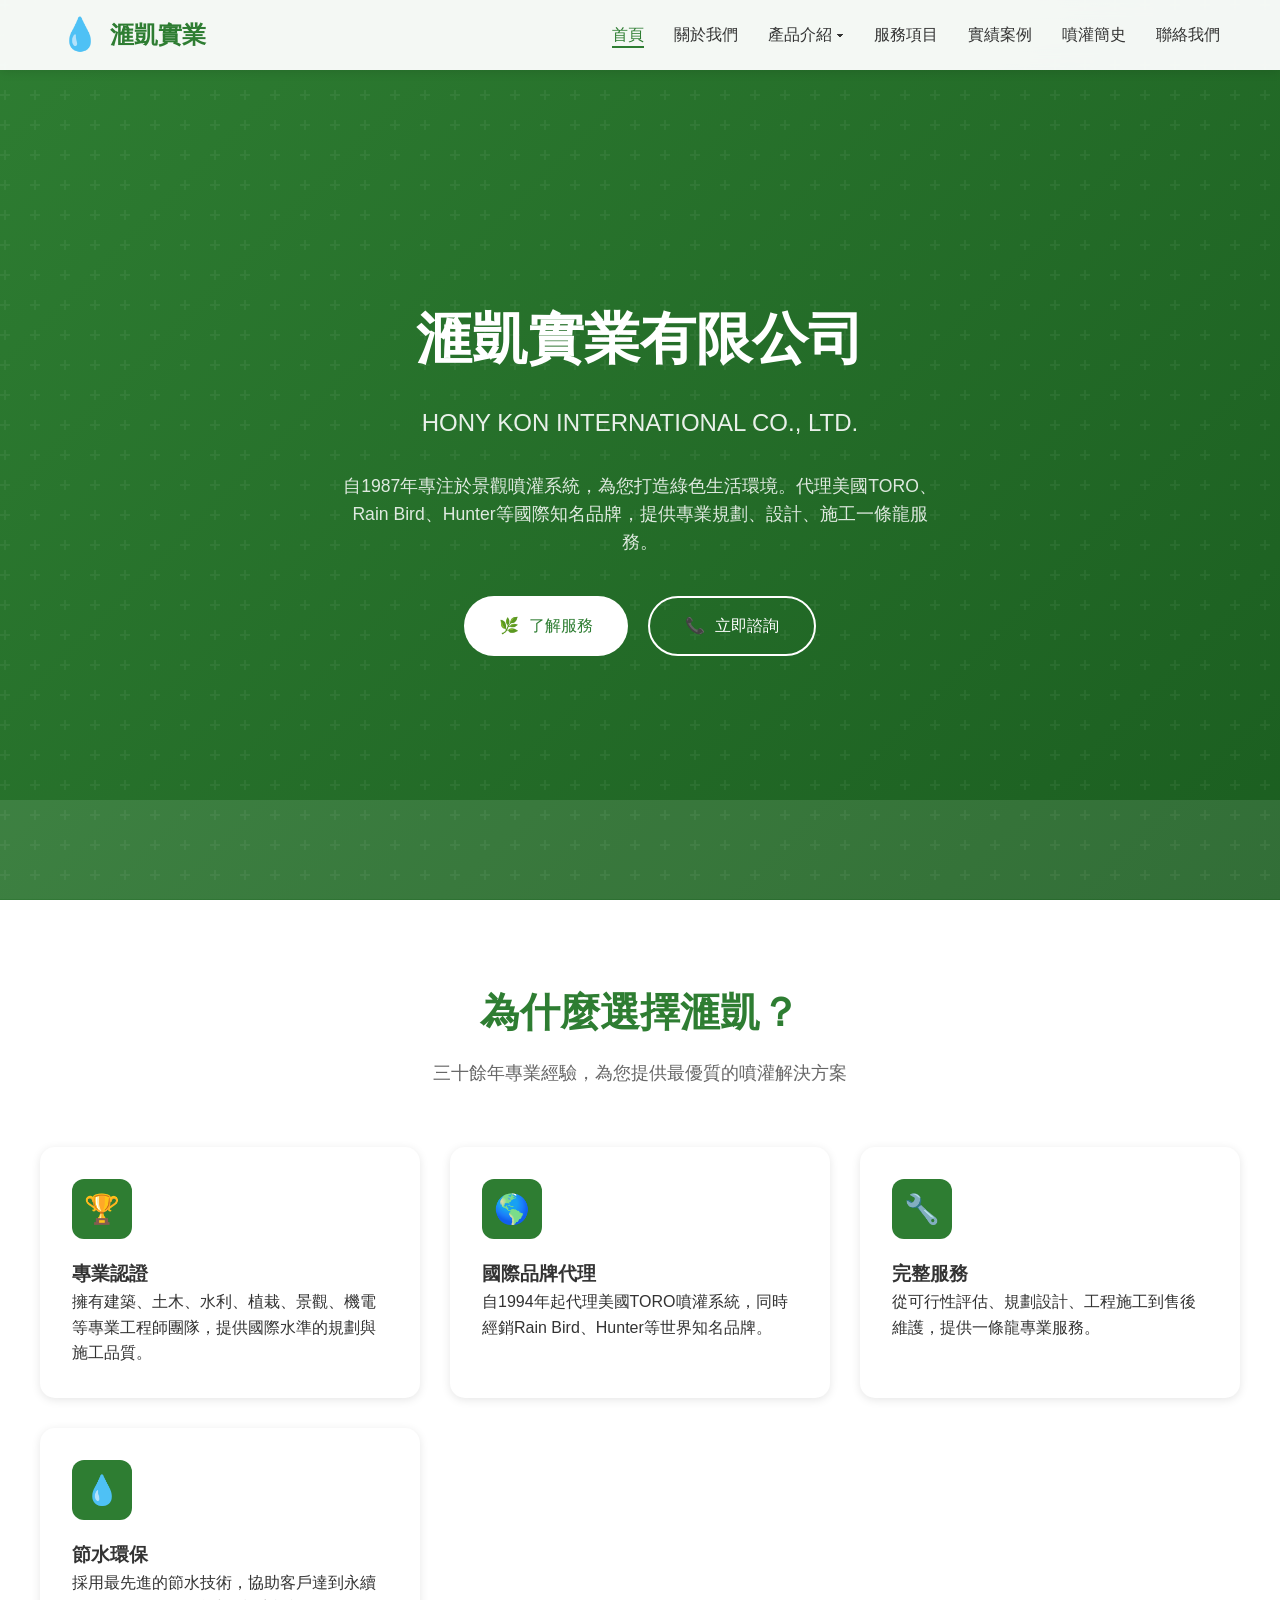
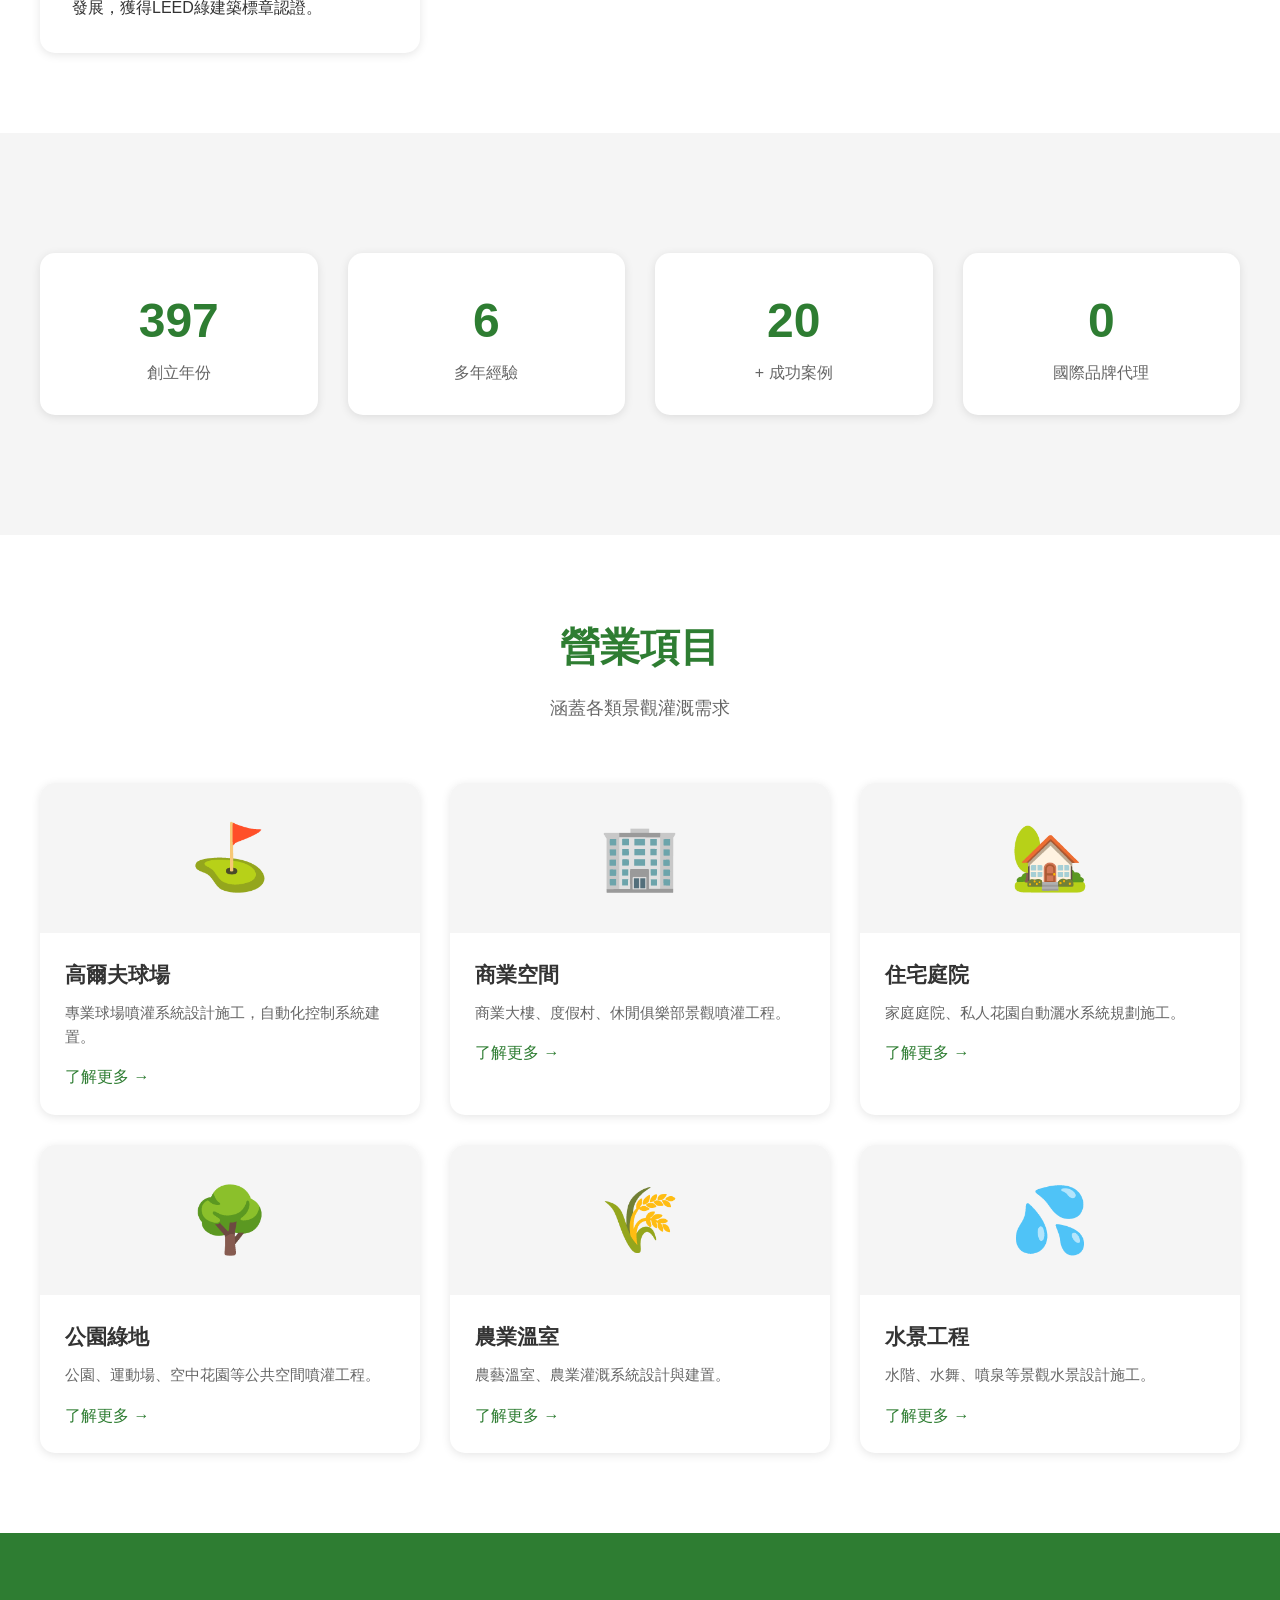
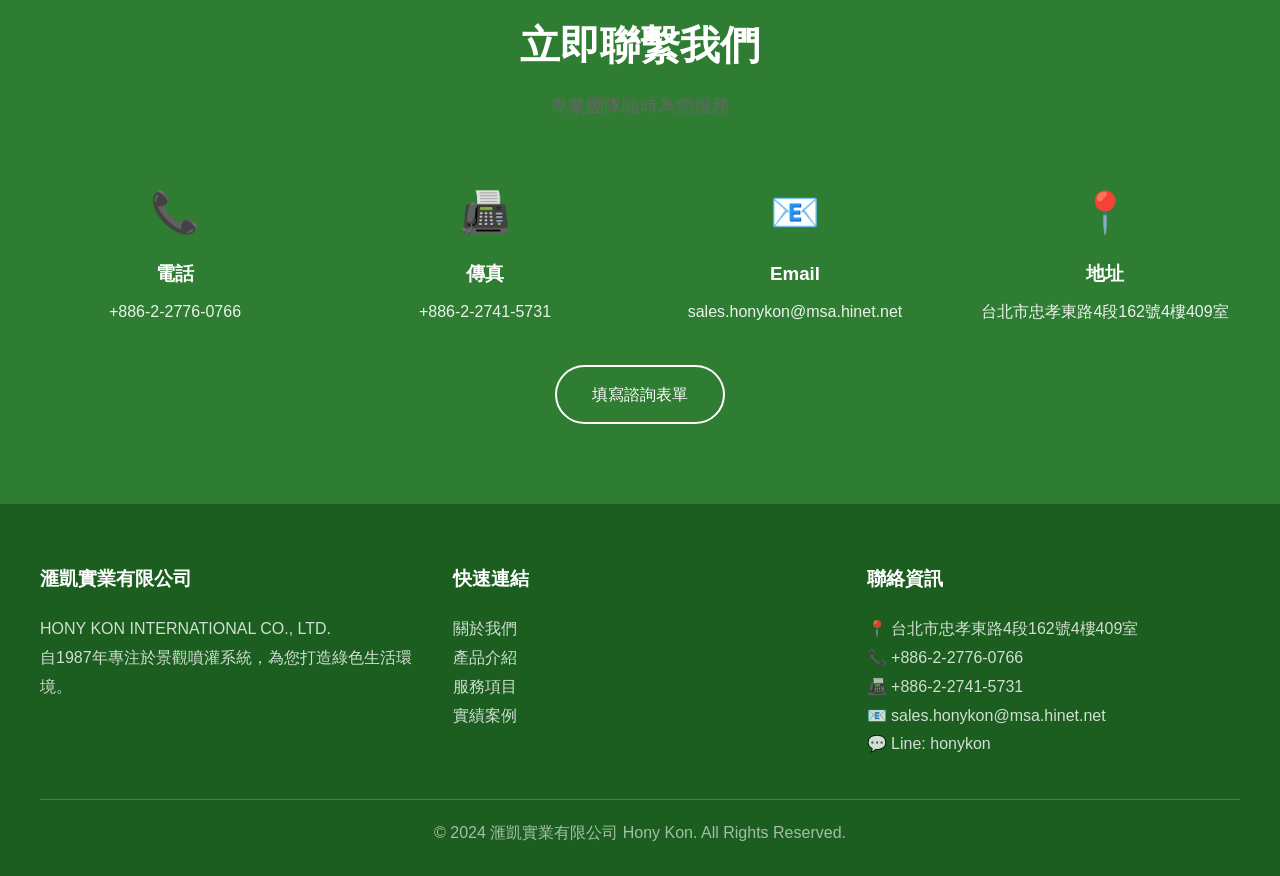
==== index.html @ 1d399200 "Add files via upload" ====
<!DOCTYPE html>
<html lang="zh-TW">
<head>
    <meta charset="UTF-8">
    <meta name="viewport" content="width=device-width, initial-scale=1.0">
    <title>滙凱實業 - 景觀噴灌系統專家 | Hony Kon</title>
    <meta name="description" content="滙凱實業有限公司專業提供景觀噴灌、噴灌系統、園藝灌溉、自動灑水解決方案。自1987年成立，代理美國TORO、Rain Bird、Hunter等國際品牌。">
    <link rel="stylesheet" href="styles.css">
</head>
<body>
    <!-- Preloader -->
    <div class="preloader">
        <div class="preloader-drops">
            <div class="preloader-drop"></div>
            <div class="preloader-drop"></div>
            <div class="preloader-drop"></div>
            <div class="preloader-drop"></div>
            <div class="preloader-drop"></div>
        </div>
        <p>載入中...</p>
    </div>

    <!-- Navigation -->
    <nav class="navbar">
        <div class="nav-container">
            <a href="index.html" class="logo">
                <span class="logo-icon">💧</span>
                <span>滙凱實業</span>
            </a>
            <ul class="nav-links">
                <li><a href="index.html" class="active">首頁</a></li>
                <li><a href="about.html">關於我們</a></li>
                <li class="dropdown">
                    <a href="products.html">產品介紹 ▾</a>
                    <ul class="dropdown-menu">
                        <li><a href="products.html#toro">TORO 系列</a></li>
                        <li><a href="products.html#rainbird">Rain Bird 系列</a></li>
                        <li><a href="products.html#hunter">Hunter 系列</a></li>
                    </ul>
                </li>
                <li><a href="services.html">服務項目</a></li>
                <li><a href="portfolio.html">實績案例</a></li>
                <li><a href="history.html">噴灌簡史</a></li>
                <li><a href="contact.html">聯絡我們</a></li>
            </ul>
            <button class="mobile-menu-btn">☰</button>
        </div>
    </nav>

    <!-- Mobile Navigation -->
    <div class="mobile-nav-overlay"></div>
    <div class="mobile-nav">
        <button class="mobile-nav-close">✕</button>
        <ul class="mobile-nav-links">
            <li><a href="index.html">首頁</a></li>
            <li><a href="about.html">關於我們</a></li>
            <li><a href="products.html">產品介紹</a></li>
            <li><a href="services.html">服務項目</a></li>
            <li><a href="portfolio.html">實績案例</a></li>
            <li><a href="history.html">噴灌簡史</a></li>
            <li><a href="contact.html">聯絡我們</a></li>
        </ul>
    </div>

    <!-- Hero Section -->
    <section class="hero">
        <div class="hero-content">
            <h1>滙凱實業有限公司</h1>
            <p class="hero-subtitle">HONY KON INTERNATIONAL CO., LTD.</p>
            <p class="hero-description">自1987年專注於景觀噴灌系統，為您打造綠色生活環境。代理美國TORO、Rain Bird、Hunter等國際知名品牌，提供專業規劃、設計、施工一條龍服務。</p>
            <div class="hero-buttons">
                <a href="services.html" class="btn btn-primary">
                    <span>🌿</span> 了解服務
                </a>
                <a href="contact.html" class="btn btn-outline">
                    <span>📞</span> 立即諮詢
                </a>
            </div>
        </div>
        <div class="hero-water-animation"></div>
    </section>

    <!-- Features Section -->
    <section id="features">
        <div class="container">
            <div class="section-header animate-on-scroll">
                <h2>為什麼選擇滙凱？</h2>
                <p>三十餘年專業經驗，為您提供最優質的噴灌解決方案</p>
            </div>
            <div class="card-grid">
                <div class="feature-card animate-on-scroll" data-reveal data-delay="0">
                    <div class="icon">🏆</div>
                    <h3>專業認證</h3>
                    <p>擁有建築、土木、水利、植栽、景觀、機電等專業工程師團隊，提供國際水準的規劃與施工品質。</p>
                </div>
                <div class="feature-card animate-on-scroll" data-reveal data-delay="100">
                    <div class="icon">🌎</div>
                    <h3>國際品牌代理</h3>
                    <p>自1994年起代理美國TORO噴灌系統，同時經銷Rain Bird、Hunter等世界知名品牌。</p>
                </div>
                <div class="feature-card animate-on-scroll" data-reveal data-delay="200">
                    <div class="icon">🔧</div>
                    <h3>完整服務</h3>
                    <p>從可行性評估、規劃設計、工程施工到售後維護，提供一條龍專業服務。</p>
                </div>
                <div class="feature-card animate-on-scroll" data-reveal data-delay="300">
                    <div class="icon">💧</div>
                    <h3>節水環保</h3>
                    <p>採用最先進的節水技術，協助客戶達到永續發展，獲得LEED綠建築標章認證。</p>
                </div>
            </div>
        </div>
    </section>

    <!-- Stats Section -->
    <section style="background: var(--bg-light);">
        <div class="container">
            <div class="stats-grid">
                <div class="stat-card animate-on-scroll">
                    <div class="counter" data-target="1987">0</div>
                    <div class="counter-label">創立年份</div>
                </div>
                <div class="stat-card animate-on-scroll">
                    <div class="counter" data-target="30">0</div>
                    <div class="counter-label">多年經驗</div>
                </div>
                <div class="stat-card animate-on-scroll">
                    <div class="counter" data-target="100">0</div>
                    <div class="counter-label">+ 成功案例</div>
                </div>
                <div class="stat-card animate-on-scroll">
                    <div class="counter" data-target="3">0</div>
                    <div class="counter-label">國際品牌代理</div>
                </div>
            </div>
        </div>
    </section>

    <!-- Services Preview -->
    <section>
        <div class="container">
            <div class="section-header animate-on-scroll">
                <h2>營業項目</h2>
                <p>涵蓋各類景觀灌溉需求</p>
            </div>
            <div class="card-grid">
                <div class="card animate-on-scroll">
                    <div class="card-icon">⛳</div>
                    <div class="card-content">
                        <h3>高爾夫球場</h3>
                        <p>專業球場噴灌系統設計施工，自動化控制系統建置。</p>
                        <a href="services.html#golf" class="card-link">了解更多 →</a>
                    </div>
                </div>
                <div class="card animate-on-scroll">
                    <div class="card-icon">🏢</div>
                    <div class="card-content">
                        <h3>商業空間</h3>
                        <p>商業大樓、度假村、休閒俱樂部景觀噴灌工程。</p>
                        <a href="services.html#commercial" class="card-link">了解更多 →</a>
                    </div>
                </div>
                <div class="card animate-on-scroll">
                    <div class="card-icon">🏡</div>
                    <div class="card-content">
                        <h3>住宅庭院</h3>
                        <p>家庭庭院、私人花園自動灑水系統規劃施工。</p>
                        <a href="services.html#residential" class="card-link">了解更多 →</a>
                    </div>
                </div>
                <div class="card animate-on-scroll">
                    <div class="card-icon">🌳</div>
                    <div class="card-content">
                        <h3>公園綠地</h3>
                        <p>公園、運動場、空中花園等公共空間噴灌工程。</p>
                        <a href="services.html#public" class="card-link">了解更多 →</a>
                    </div>
                </div>
                <div class="card animate-on-scroll">
                    <div class="card-icon">🌾</div>
                    <div class="card-content">
                        <h3>農業溫室</h3>
                        <p>農藝溫室、農業灌溉系統設計與建置。</p>
                        <a href="services.html#agriculture" class="card-link">了解更多 →</a>
                    </div>
                </div>
                <div class="card animate-on-scroll">
                    <div class="card-icon">💦</div>
                    <div class="card-content">
                        <h3>水景工程</h3>
                        <p>水階、水舞、噴泉等景觀水景設計施工。</p>
                        <a href="services.html#water" class="card-link">了解更多 →</a>
                    </div>
                </div>
            </div>
        </div>
    </section>

    <!-- Contact CTA -->
    <section class="contact-section">
        <div class="container">
            <div class="section-header" style="color: white;">
                <h2 style="color: white;">立即聯繫我們</h2>
                <p>專業團隊隨時為您服務</p>
            </div>
            <div class="contact-grid">
                <div class="contact-item">
                    <div class="icon">📞</div>
                    <h3>電話</h3>
                    <p><a href="tel:+886-2-2776-0766">+886-2-2776-0766</a></p>
                </div>
                <div class="contact-item">
                    <div class="icon">📠</div>
                    <h3>傳真</h3>
                    <p>+886-2-2741-5731</p>
                </div>
                <div class="contact-item">
                    <div class="icon">📧</div>
                    <h3>Email</h3>
                    <p><a href="mailto:sales.honykon@msa.hinet.net">sales.honykon@msa.hinet.net</a></p>
                </div>
                <div class="contact-item">
                    <div class="icon">📍</div>
                    <h3>地址</h3>
                    <p>台北市忠孝東路4段162號4樓409室</p>
                </div>
            </div>
            <div style="text-align: center; margin-top: 40px;">
                <a href="contact.html" class="btn btn-outline" style="border-color: white; color: white;">填寫諮詢表單</a>
            </div>
        </div>
    </section>

    <!-- Footer -->
    <footer class="footer">
        <div class="container">
            <div class="footer-grid">
                <div class="footer-col">
                    <h4>滙凱實業有限公司</h4>
                    <p>HONY KON INTERNATIONAL CO., LTD.</p>
                    <p>自1987年專注於景觀噴灌系統，為您打造綠色生活環境。</p>
                </div>
                <div class="footer-col">
                    <h4>快速連結</h4>
                    <p><a href="about.html">關於我們</a></p>
                    <p><a href="products.html">產品介紹</a></p>
                    <p><a href="services.html">服務項目</a></p>
                    <p><a href="portfolio.html">實績案例</a></p>
                </div>
                <div class="footer-col">
                    <h4>聯絡資訊</h4>
                    <p>📍 台北市忠孝東路4段162號4樓409室</p>
                    <p>📞 +886-2-2776-0766</p>
                    <p>📠 +886-2-2741-5731</p>
                    <p>📧 sales.honykon@msa.hinet.net</p>
                    <p>💬 Line: honykon</p>
                </div>
            </div>
            <div class="footer-bottom">
                <p>© 2024 滙凱實業有限公司 Hony Kon. All Rights Reserved.</p>
            </div>
        </div>
    </footer>

    <!-- Back to Top -->
    <button class="back-to-top">↑</button>

    <script src="app.js"></script>
</body>
</html>
---- styles.css ----
/* Hony Kon Irrigation Website - Shared Styles */
:root {
    --primary: #2e7d32;
    --primary-dark: #1b5e20;
    --primary-light: #4caf50;
    --accent: #81c784;
    --text: #333;
    --text-light: #666;
    --bg: #fff;
    --bg-light: #f5f5f5;
    --shadow: 0 2px 10px rgba(0,0,0,0.1);
    --shadow-hover: 0 4px 20px rgba(0,0,0,0.15);
    --transition: all 0.3s ease;
}

* {
    margin: 0;
    padding: 0;
    box-sizing: border-box;
}

body {
    font-family: 'Microsoft JhengHei', 'PingFang TC', sans-serif;
    line-height: 1.6;
    color: var(--text);
    background: var(--bg);
}

/* Preloader */
.preloader {
    position: fixed;
    top: 0;
    left: 0;
    width: 100%;
    height: 100%;
    background: var(--bg);
    display: flex;
    flex-direction: column;
    justify-content: center;
    align-items: center;
    z-index: 9999;
    transition: opacity 0.5s ease, visibility 0.5s ease;
}

.preloader.hidden {
    opacity: 0;
    visibility: hidden;
}

.preloader-drops {
    display: flex;
    gap: 15px;
    margin-bottom: 20px;
}

.preloader-drop {
    width: 15px;
    height: 20px;
    background: var(--primary);
    border-radius: 50% 50% 50% 50% / 60% 60% 40% 40%;
    animation: drop 1s infinite;
}

.preloader-drop:nth-child(2) { animation-delay: 0.2s; }
.preloader-drop:nth-child(3) { animation-delay: 0.4s; }
.preloader-drop:nth-child(4) { animation-delay: 0.6s; }
.preloader-drop:nth-child(5) { animation-delay: 0.8s; }

@keyframes drop {
    0%, 100% { transform: translateY(0) scaleY(1); }
    50% { transform: translateY(20px) scaleY(0.8); }
}

.preloader p {
    color: var(--primary);
    font-size: 1.1rem;
}

/* Navigation */
.navbar {
    position: fixed;
    top: 0;
    left: 0;
    width: 100%;
    background: rgba(255,255,255,0.95);
    backdrop-filter: blur(10px);
    box-shadow: var(--shadow);
    z-index: 1000;
    transition: var(--transition);
}

.navbar.scrolled {
    background: rgba(255,255,255,0.98);
    box-shadow: 0 2px 20px rgba(0,0,0,0.1);
}

.nav-container {
    max-width: 1200px;
    margin: 0 auto;
    padding: 0 20px;
    display: flex;
    justify-content: space-between;
    align-items: center;
    height: 70px;
}

.logo {
    display: flex;
    align-items: center;
    gap: 10px;
    text-decoration: none;
    color: var(--primary);
    font-size: 1.5rem;
    font-weight: bold;
}

.logo-icon {
    font-size: 2rem;
}

.nav-links {
    display: flex;
    list-style: none;
    gap: 30px;
    align-items: center;
}

.nav-links a {
    text-decoration: none;
    color: var(--text);
    font-weight: 500;
    transition: var(--transition);
    position: relative;
}

.nav-links a:hover,
.nav-links a.active {
    color: var(--primary);
}

.nav-links a::after {
    content: '';
    position: absolute;
    bottom: -5px;
    left: 0;
    width: 0;
    height: 2px;
    background: var(--primary);
    transition: var(--transition);
}

.nav-links a:hover::after,
.nav-links a.active::after {
    width: 100%;
}

.dropdown {
    position: relative;
}

.dropdown-menu {
    position: absolute;
    top: 100%;
    left: 50%;
    transform: translateX(-50%) translateY(10px);
    background: white;
    box-shadow: var(--shadow-hover);
    border-radius: 8px;
    padding: 10px 0;
    min-width: 200px;
    opacity: 0;
    visibility: hidden;
    transition: var(--transition);
    list-style: none;
}

.dropdown:hover .dropdown-menu {
    opacity: 1;
    visibility: visible;
    transform: translateX(-50%) translateY(0);
}

.dropdown-menu li a {
    display: block;
    padding: 10px 20px;
    white-space: nowrap;
}

.dropdown-menu li a:hover {
    background: var(--bg-light);
}

.mobile-menu-btn {
    display: none;
    background: none;
    border: none;
    font-size: 1.5rem;
    cursor: pointer;
    color: var(--text);
}

/* Mobile Navigation */
.mobile-nav {
    position: fixed;
    top: 0;
    right: -100%;
    width: 80%;
    max-width: 300px;
    height: 100%;
    background: white;
    box-shadow: -5px 0 30px rgba(0,0,0,0.2);
    z-index: 1001;
    transition: var(--transition);
    padding: 80px 30px 30px;
}

.mobile-nav.open {
    right: 0;
}

.mobile-nav-close {
    position: absolute;
    top: 20px;
    right: 20px;
    background: none;
    border: none;
    font-size: 1.5rem;
    cursor: pointer;
}

.mobile-nav-links {
    list-style: none;
}

.mobile-nav-links li {
    margin-bottom: 15px;
}

.mobile-nav-links a {
    text-decoration: none;
    color: var(--text);
    font-size: 1.1rem;
    display: block;
    padding: 10px 0;
    border-bottom: 1px solid #eee;
}

.mobile-nav-overlay {
    position: fixed;
    top: 0;
    left: 0;
    width: 100%;
    height: 100%;
    background: rgba(0,0,0,0.5);
    z-index: 1000;
    opacity: 0;
    visibility: hidden;
    transition: var(--transition);
}

.mobile-nav-overlay.open {
    opacity: 1;
    visibility: visible;
}

/* Hero Section */
.hero {
    min-height: 100vh;
    display: flex;
    align-items: center;
    justify-content: center;
    text-align: center;
    padding: 100px 20px 50px;
    background: linear-gradient(135deg, var(--primary) 0%, var(--primary-dark) 100%);
    color: white;
    position: relative;
    overflow: hidden;
}

.hero::before {
    content: '';
    position: absolute;
    top: 0;
    left: 0;
    width: 100%;
    height: 100%;
    background: url("data:image/svg+xml,%3Csvg width='60' height='60' viewBox='0 0 60 60' xmlns='http://www.w3.org/2000/svg'%3E%3Cg fill='none' fill-rule='evenodd'%3E%3Cg fill='%23ffffff' fill-opacity='0.05'%3E%3Cpath d='M36 34v-4h-2v4h-4v2h4v4h2v-4h4v-2h-4zm0-30V0h-2v4h-4v2h4v4h2V6h4V4h-4zM6 34v-4H4v4H0v2h4v4h2v-4h4v-2H6zM6 4V0H4v4H0v2h4v4h2V6h4V4H6z'/%3E%3C/g%3E%3C/g%3E%3C/svg%3E");
    animation: bg-move 20s linear infinite;
}

@keyframes bg-move {
    0% { transform: translate(0, 0); }
    100% { transform: translate(-60px, -60px); }
}

.hero-content {
    position: relative;
    z-index: 1;
    max-width: 800px;
}

.hero h1 {
    font-size: clamp(2rem, 5vw, 3.5rem);
    margin-bottom: 20px;
    animation: fadeInUp 0.8s ease;
}

.hero-subtitle {
    font-size: clamp(1.1rem, 2vw, 1.5rem);
    margin-bottom: 30px;
    opacity: 0.9;
    animation: fadeInUp 0.8s ease 0.2s backwards;
}

.hero-description {
    font-size: 1.1rem;
    margin-bottom: 40px;
    opacity: 0.85;
    max-width: 600px;
    margin-left: auto;
    margin-right: auto;
    animation: fadeInUp 0.8s ease 0.4s backwards;
}

.hero-buttons {
    display: flex;
    gap: 20px;
    justify-content: center;
    flex-wrap: wrap;
    animation: fadeInUp 0.8s ease 0.6s backwards;
}

.btn {
    display: inline-flex;
    align-items: center;
    gap: 10px;
    padding: 15px 35px;
    border-radius: 50px;
    text-decoration: none;
    font-weight: 500;
    transition: var(--transition);
    cursor: pointer;
    border: none;
    font-size: 1rem;
}

.btn-primary {
    background: white;
    color: var(--primary);
}

.btn-primary:hover {
    transform: translateY(-3px);
    box-shadow: 0 10px 30px rgba(0,0,0,0.2);
}

.btn-outline {
    background: transparent;
    color: white;
    border: 2px solid white;
}

.btn-outline:hover {
    background: white;
    color: var(--primary);
}

@keyframes fadeInUp {
    from {
        opacity: 0;
        transform: translateY(30px);
    }
    to {
        opacity: 1;
        transform: translateY(0);
    }
}

/* Floating Animation for Hero */
.hero-water-animation {
    position: absolute;
    bottom: 0;
    left: 0;
    width: 100%;
    height: 100px;
    background: url("data:image/svg+xml,%3Csvg xmlns='http://www.w3.org/2000/svg' viewBox='0 0 1440 320'%3E%3Cpath fill='%23ffffff' fill-opacity='0.1' d='M0,96L48,112C96,128,192,160,288,160C384,160,480,128,576,112C672,96,768,96,864,112C960,128,1056,160,1152,160C1248,160,1344,128,1392,112L1440,96L1440,320L1392,320C1344,320,1248,320,1152,320C1056,320,960,320,864,320C768,320,672,320,576,320C480,320,384,320,288,320C192,320,96,320,48,320L0,320Z'%3E%3C/path%3E%3C/svg%3E") no-repeat bottom;
    background-size: cover;
    animation: wave 8s ease-in-out infinite;
}

@keyframes wave {
    0%, 100% { transform: translateY(0); }
    50% { transform: translateY(-10px); }
}

/* Section Styles */
section {
    padding: 80px 20px;
}

.container {
    max-width: 1200px;
    margin: 0 auto;
}

.section-header {
    text-align: center;
    margin-bottom: 60px;
}

.section-header h2 {
    font-size: 2.5rem;
    color: var(--primary);
    margin-bottom: 15px;
}

.section-header p {
    color: var(--text-light);
    font-size: 1.1rem;
}

.section-title {
    font-size: 2.2rem;
    color: var(--primary);
    margin-bottom: 30px;
    position: relative;
    padding-bottom: 15px;
}

.section-title::after {
    content: '';
    position: absolute;
    bottom: 0;
    left: 0;
    width: 60px;
    height: 3px;
    background: var(--primary);
}

/* Cards */
.card-grid {
    display: grid;
    grid-template-columns: repeat(auto-fit, minmax(280px, 1fr));
    gap: 30px;
}

.card {
    background: white;
    border-radius: 15px;
    overflow: hidden;
    box-shadow: var(--shadow);
    transition: var(--transition);
    cursor: pointer;
}

.card:hover {
    transform: translateY(-10px);
    box-shadow: var(--shadow-hover);
}

.card-icon {
    height: 150px;
    display: flex;
    align-items: center;
    justify-content: center;
    font-size: 4rem;
    background: var(--bg-light);
}

.card-content {
    padding: 25px;
}

.card h3 {
    font-size: 1.3rem;
    color: var(--text);
    margin-bottom: 10px;
}

.card p {
    color: var(--text-light);
    font-size: 0.95rem;
}

.card-link {
    display: inline-flex;
    align-items: center;
    gap: 5px;
    margin-top: 15px;
    color: var(--primary);
    text-decoration: none;
    font-weight: 500;
}

.card-link:hover {
    gap: 10px;
}

/* Interactive Feature Cards */
.feature-card {
    background: white;
    border-radius: 15px;
    padding: 30px;
    box-shadow: var(--shadow);
    transition: var(--transition);
    border: 2px solid transparent;
}

.feature-card:hover {
    border-color: var(--primary);
    transform: translateY(-5px);
}

.feature-card .icon {
    width: 60px;
    height: 60px;
    background: var(--primary);
    border-radius: 12px;
    display: flex;
    align-items: center;
    justify-content: center;
    font-size: 1.8rem;
    margin-bottom: 20px;
    color: white;
}

/* Accordion */
.accordion {
    margin: 30px 0;
}

.accordion-item {
    background: white;
    border-radius: 10px;
    margin-bottom: 15px;
    overflow: hidden;
    box-shadow: var(--shadow);
}

.accordion-header {
    padding: 20px 25px;
    cursor: pointer;
    display: flex;
    justify-content: space-between;
    align-items: center;
    background: var(--bg-light);
    transition: var(--transition);
}

.accordion-header:hover {
    background: #e8f5e9;
}

.accordion-header h3 {
    font-size: 1.1rem;
    color: var(--text);
}

.accordion-header .icon {
    transition: var(--transition);
    font-size: 1.2rem;
}

.accordion-item.active .accordion-header .icon {
    transform: rotate(180deg);
}

.accordion-content {
    max-height: 0;
    overflow: hidden;
    transition: max-height 0.3s ease;
}

.accordion-item.active .accordion-content {
    max-height: 1000px;
}

.accordion-body {
    padding: 20px 25px;
    color: var(--text-light);
}

/* Timeline */
.timeline {
    position: relative;
    padding: 20px 0;
}

.timeline::before {
    content: '';
    position: absolute;
    left: 50%;
    transform: translateX(-50%);
    width: 3px;
    height: 100%;
    background: var(--accent);
}

.timeline-item {
    display: flex;
    justify-content: flex-end;
    padding-right: 50%;
    position: relative;
    margin-bottom: 30px;
}

.timeline-item:nth-child(even) {
    justify-content: flex-start;
    padding-right: 0;
    padding-left: 50%;
}

.timeline-dot {
    position: absolute;
    left: 50%;
    transform: translateX(-50%);
    width: 20px;
    height: 20px;
    background: var(--primary);
    border-radius: 50%;
    border: 4px solid white;
    box-shadow: var(--shadow);
}

.timeline-content {
    background: white;
    padding: 20px;
    border-radius: 10px;
    box-shadow: var(--shadow);
    max-width: 400px;
    margin: 0 20px;
}

.timeline-year {
    color: var(--primary);
    font-weight: bold;
    margin-bottom: 5px;
}

/* Product Cards */
.product-card {
    background: white;
    border-radius: 15px;
    overflow: hidden;
    box-shadow: var(--shadow);
    transition: var(--transition);
}

.product-card:hover {
    transform: translateY(-5px);
    box-shadow: var(--shadow-hover);
}

.product-image {
    height: 200px;
    background: linear-gradient(135deg, #e8f5e9 0%, #c8e6c9 100%);
    display: flex;
    align-items: center;
    justify-content: center;
    font-size: 4rem;
}

.product-info {
    padding: 25px;
}

.product-info h3 {
    color: var(--primary);
    margin-bottom: 10px;
}

.product-specs {
    list-style: none;
    margin-top: 15px;
}

.product-specs li {
    padding: 5px 0;
    color: var(--text-light);
    border-bottom: 1px solid #eee;
}

.product-specs li:last-child {
    border-bottom: none;
}

/* Portfolio Grid */
.portfolio-grid {
    display: grid;
    grid-template-columns: repeat(auto-fill, minmax(300px, 1fr));
    gap: 25px;
}

.portfolio-item {
    position: relative;
    border-radius: 15px;
    overflow: hidden;
    box-shadow: var(--shadow);
    cursor: pointer;
    height: 250px;
    background: var(--bg-light);
}

.portfolio-item-content {
    padding: 25px;
    height: 100%;
    display: flex;
    flex-direction: column;
    justify-content: flex-end;
    background: linear-gradient(to top, rgba(0,0,0,0.8) 0%, transparent 100%);
    color: white;
}

.portfolio-item h4 {
    font-size: 1.2rem;
    margin-bottom: 5px;
}

.portfolio-item p {
    font-size: 0.9rem;
    opacity: 0.8;
}

.portfolio-item::before {
    content: '';
    position: absolute;
    top: 0;
    left: 0;
    width: 100%;
    height: 100%;
    background: var(--primary);
    opacity: 0;
    transition: var(--transition);
}

.portfolio-item:hover::before {
    opacity: 0.1;
}

/* Portfolio Filter */
.portfolio-filters {
    display: flex;
    gap: 10px;
    justify-content: center;
    margin-bottom: 40px;
    flex-wrap: wrap;
}

.filter-btn {
    padding: 10px 25px;
    border: 2px solid var(--primary);
    background: transparent;
    color: var(--primary);
    border-radius: 25px;
    cursor: pointer;
    transition: var(--transition);
    font-size: 0.95rem;
}

.filter-btn:hover,
.filter-btn.active {
    background: var(--primary);
    color: white;
}

/* Contact Section */
.contact-section {
    background: var(--primary);
    color: white;
    padding: 80px 20px;
}

.contact-grid {
    display: grid;
    grid-template-columns: repeat(auto-fit, minmax(250px, 1fr));
    gap: 40px;
}

.contact-item {
    text-align: center;
}

.contact-item .icon {
    font-size: 2.5rem;
    margin-bottom: 15px;
}

.contact-item h3 {
    margin-bottom: 10px;
}

.contact-item p {
    opacity: 0.9;
}

.contact-item a {
    color: white;
    text-decoration: none;
}

/* Quick Contact Form */
.contact-form {
    background: white;
    padding: 40px;
    border-radius: 15px;
    box-shadow: var(--shadow);
    margin-top: 40px;
}

.form-group {
    margin-bottom: 20px;
}

.form-group label {
    display: block;
    margin-bottom: 8px;
    color: var(--text);
    font-weight: 500;
}

.form-group input,
.form-group textarea {
    width: 100%;
    padding: 12px 15px;
    border: 2px solid #e0e0e0;
    border-radius: 8px;
    font-size: 1rem;
    transition: var(--transition);
    font-family: inherit;
}

.form-group input:focus,
.form-group textarea:focus {
    outline: none;
    border-color: var(--primary);
}

.form-group textarea {
    resize: vertical;
    min-height: 120px;
}

/* Footer */
.footer {
    background: var(--primary-dark);
    color: white;
    padding: 60px 20px 30px;
}

.footer-grid {
    display: grid;
    grid-template-columns: repeat(auto-fit, minmax(250px, 1fr));
    gap: 40px;
    margin-bottom: 40px;
}

.footer-col h4 {
    margin-bottom: 20px;
    font-size: 1.2rem;
}

.footer-col p,
.footer-col a {
    color: rgba(255,255,255,0.8);
    text-decoration: none;
    line-height: 1.8;
}

.footer-col a:hover {
    color: white;
}

.footer-bottom {
    border-top: 1px solid rgba(255,255,255,0.2);
    padding-top: 20px;
    text-align: center;
    color: rgba(255,255,255,0.6);
}

/* Back to Top Button */
.back-to-top {
    position: fixed;
    bottom: 30px;
    right: 30px;
    width: 50px;
    height: 50px;
    background: var(--primary);
    color: white;
    border: none;
    border-radius: 50%;
    cursor: pointer;
    display: flex;
    align-items: center;
    justify-content: center;
    font-size: 1.2rem;
    box-shadow: var(--shadow-hover);
    opacity: 0;
    visibility: hidden;
    transition: var(--transition);
    z-index: 999;
}

.back-to-top.visible {
    opacity: 1;
    visibility: visible;
}

.back-to-top:hover {
    transform: translateY(-5px);
    background: var(--primary-dark);
}

/* Animation Classes */
.animate-on-scroll {
    opacity: 0;
    transform: translateY(30px);
    transition: opacity 0.6s ease, transform 0.6s ease;
}

.animate-on-scroll.animated {
    opacity: 1;
    transform: translateY(0);
}

/* Content Sections */
.content-section {
    padding: 100px 20px 60px;
    min-height: 100vh;
}

.content-wrapper {
    max-width: 1000px;
    margin: 0 auto;
}

.content-block {
    background: white;
    border-radius: 15px;
    padding: 40px;
    margin-bottom: 30px;
    box-shadow: var(--shadow);
}

.content-block h2 {
    color: var(--primary);
    margin-bottom: 20px;
    font-size: 1.8rem;
}

.content-block p {
    color: var(--text);
    margin-bottom: 15px;
    line-height: 1.8;
}

.content-block ul {
    padding-left: 25px;
    margin: 15px 0;
}

.content-block li {
    margin-bottom: 10px;
    color: var(--text);
}

.content-block strong {
    color: var(--primary-dark);
}

/* Two Column Layout */
.two-column {
    display: grid;
    grid-template-columns: 1fr 1fr;
    gap: 40px;
    align-items: start;
}

@media (max-width: 768px) {
    .two-column {
        grid-template-columns: 1fr;
    }
}

/* Image Placeholder with Animation */
.image-placeholder {
    background: linear-gradient(135deg, #e8f5e9 0%, #c8e6c9 100%);
    border-radius: 15px;
    min-height: 300px;
    display: flex;
    align-items: center;
    justify-content: center;
    font-size: 5rem;
    position: relative;
    overflow: hidden;
}

.image-placeholder::before {
    content: '';
    position: absolute;
    width: 200%;
    height: 200%;
    background: linear-gradient(45deg, transparent 30%, rgba(255,255,255,0.3) 50%, transparent 70%);
    animation: shimmer 3s infinite;
}

@keyframes shimmer {
    0% { transform: translateX(-100%) translateY(-100%); }
    100% { transform: translateX(100%) translateY(100%); }
}

/* Counter Animation */
.counter {
    font-size: 3rem;
    font-weight: bold;
    color: var(--primary);
}

.counter-label {
    color: var(--text-light);
    font-size: 1rem;
}

/* Stats Section */
.stats-grid {
    display: grid;
    grid-template-columns: repeat(auto-fit, minmax(200px, 1fr));
    gap: 30px;
    margin: 40px 0;
}

.stat-card {
    text-align: center;
    padding: 30px;
    background: white;
    border-radius: 15px;
    box-shadow: var(--shadow);
}

/* Loading Spinner */
.spinner {
    width: 40px;
    height: 40px;
    border: 4px solid var(--bg-light);
    border-top-color: var(--primary);
    border-radius: 50%;
    animation: spin 1s linear infinite;
}

@keyframes spin {
    to { transform: rotate(360deg); }
}

/* Toast Notification */
.toast {
    position: fixed;
    bottom: 30px;
    left: 50%;
    transform: translateX(-50%) translateY(100px);
    background: var(--primary);
    color: white;
    padding: 15px 30px;
    border-radius: 50px;
    box-shadow: var(--shadow-hover);
    z-index: 10000;
    opacity: 0;
    transition: var(--transition);
}

.toast.show {
    transform: translateX(-50%) translateY(0);
    opacity: 1;
}

/* Responsive Design */
@media (max-width: 768px) {
    .nav-links {
        display: none;
    }
    
    .mobile-menu-btn {
        display: block;
    }
    
    .hero h1 {
        font-size: 2rem;
    }
    
    .hero-buttons {
        flex-direction: column;
        align-items: center;
    }
    
    .btn {
        width: 100%;
        justify-content: center;
    }
    
    .timeline::before {
        left: 20px;
    }
    
    .timeline-item,
    .timeline-item:nth-child(even) {
        padding-left: 60px;
        padding-right: 0;
        justify-content: flex-start;
    }
    
    .timeline-dot {
        left: 10px;
        transform: none;
    }
    
    section {
        padding: 60px 20px;
    }
    
    .section-header h2 {
        font-size: 1.8rem;
    }
    
    .content-block {
        padding: 25px;
    }
}

/* Print Styles */
@media print {
    .navbar, .back-to-top, .preloader, .mobile-menu-btn {
        display: none !important;
    }
    
    .hero {
        min-height: auto;
        padding: 40px 20px;
    }
    
    section {
        padding: 30px 20px;
    }
}
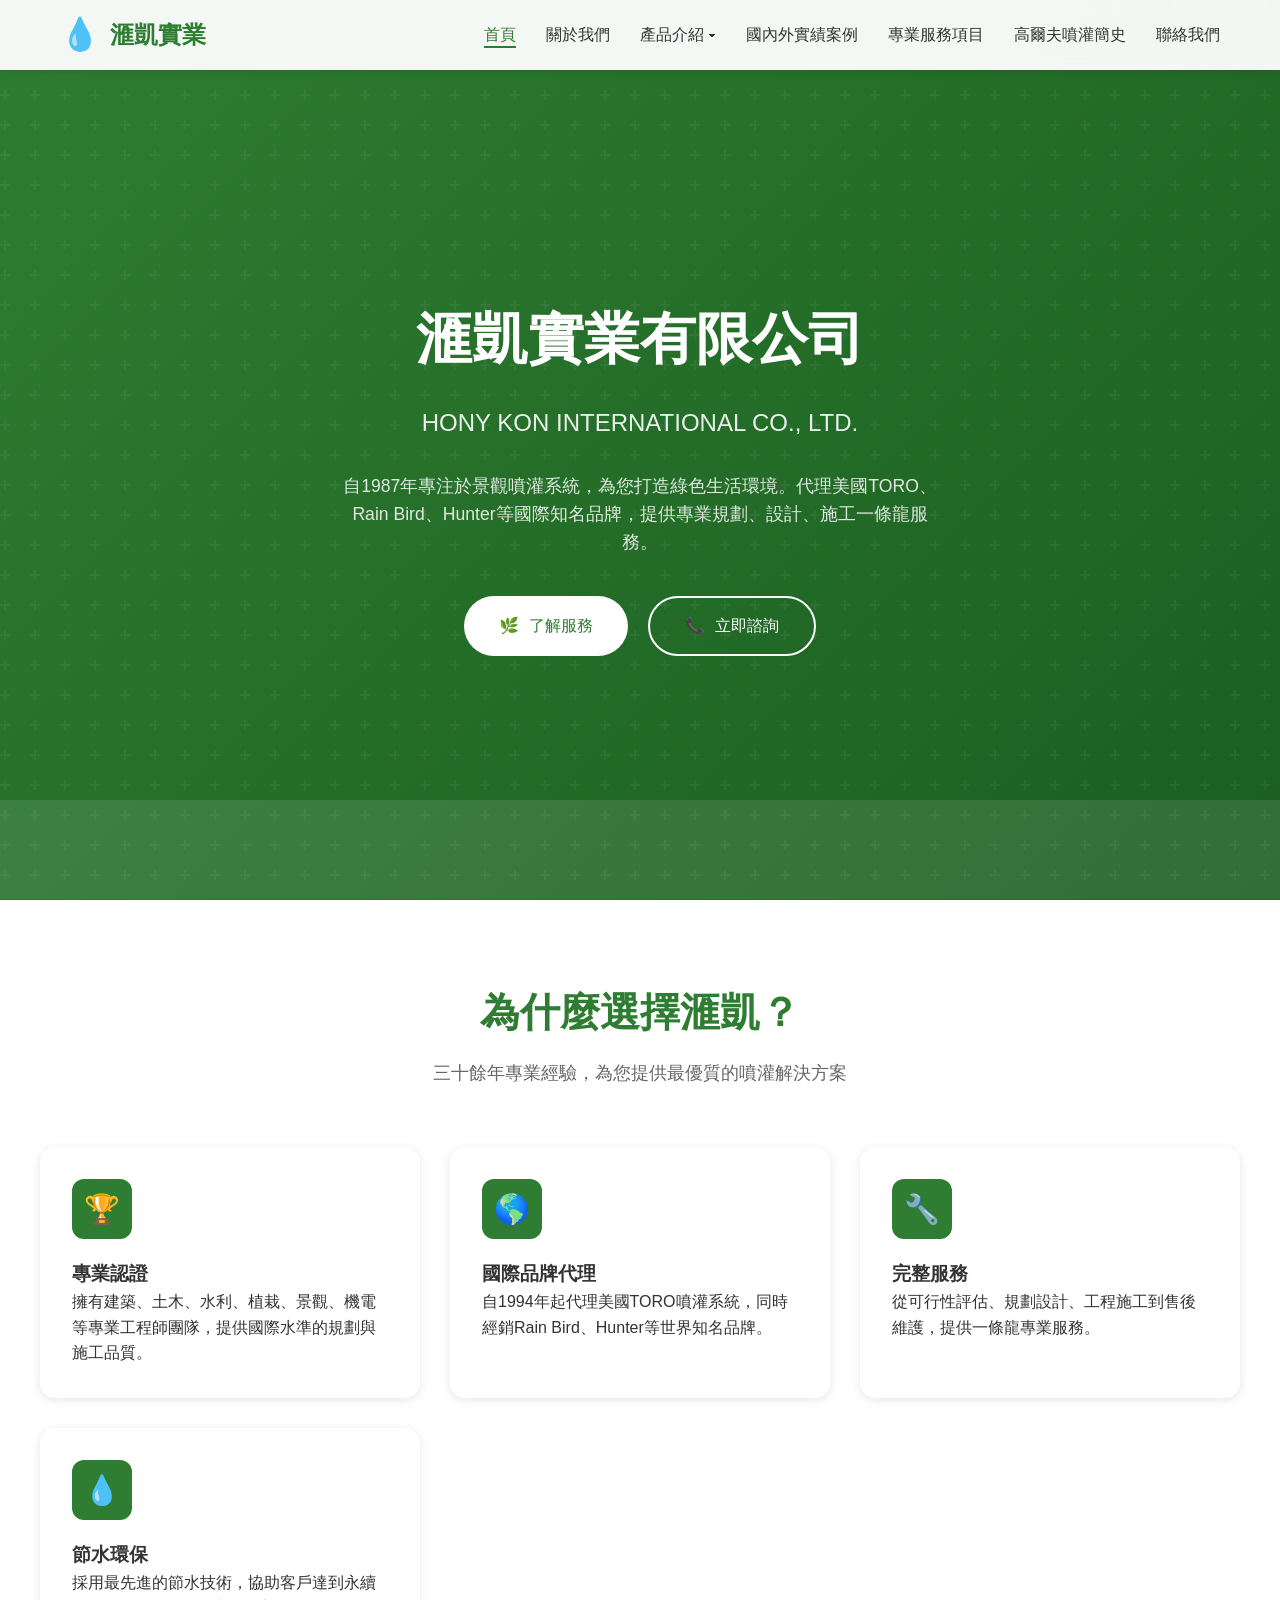
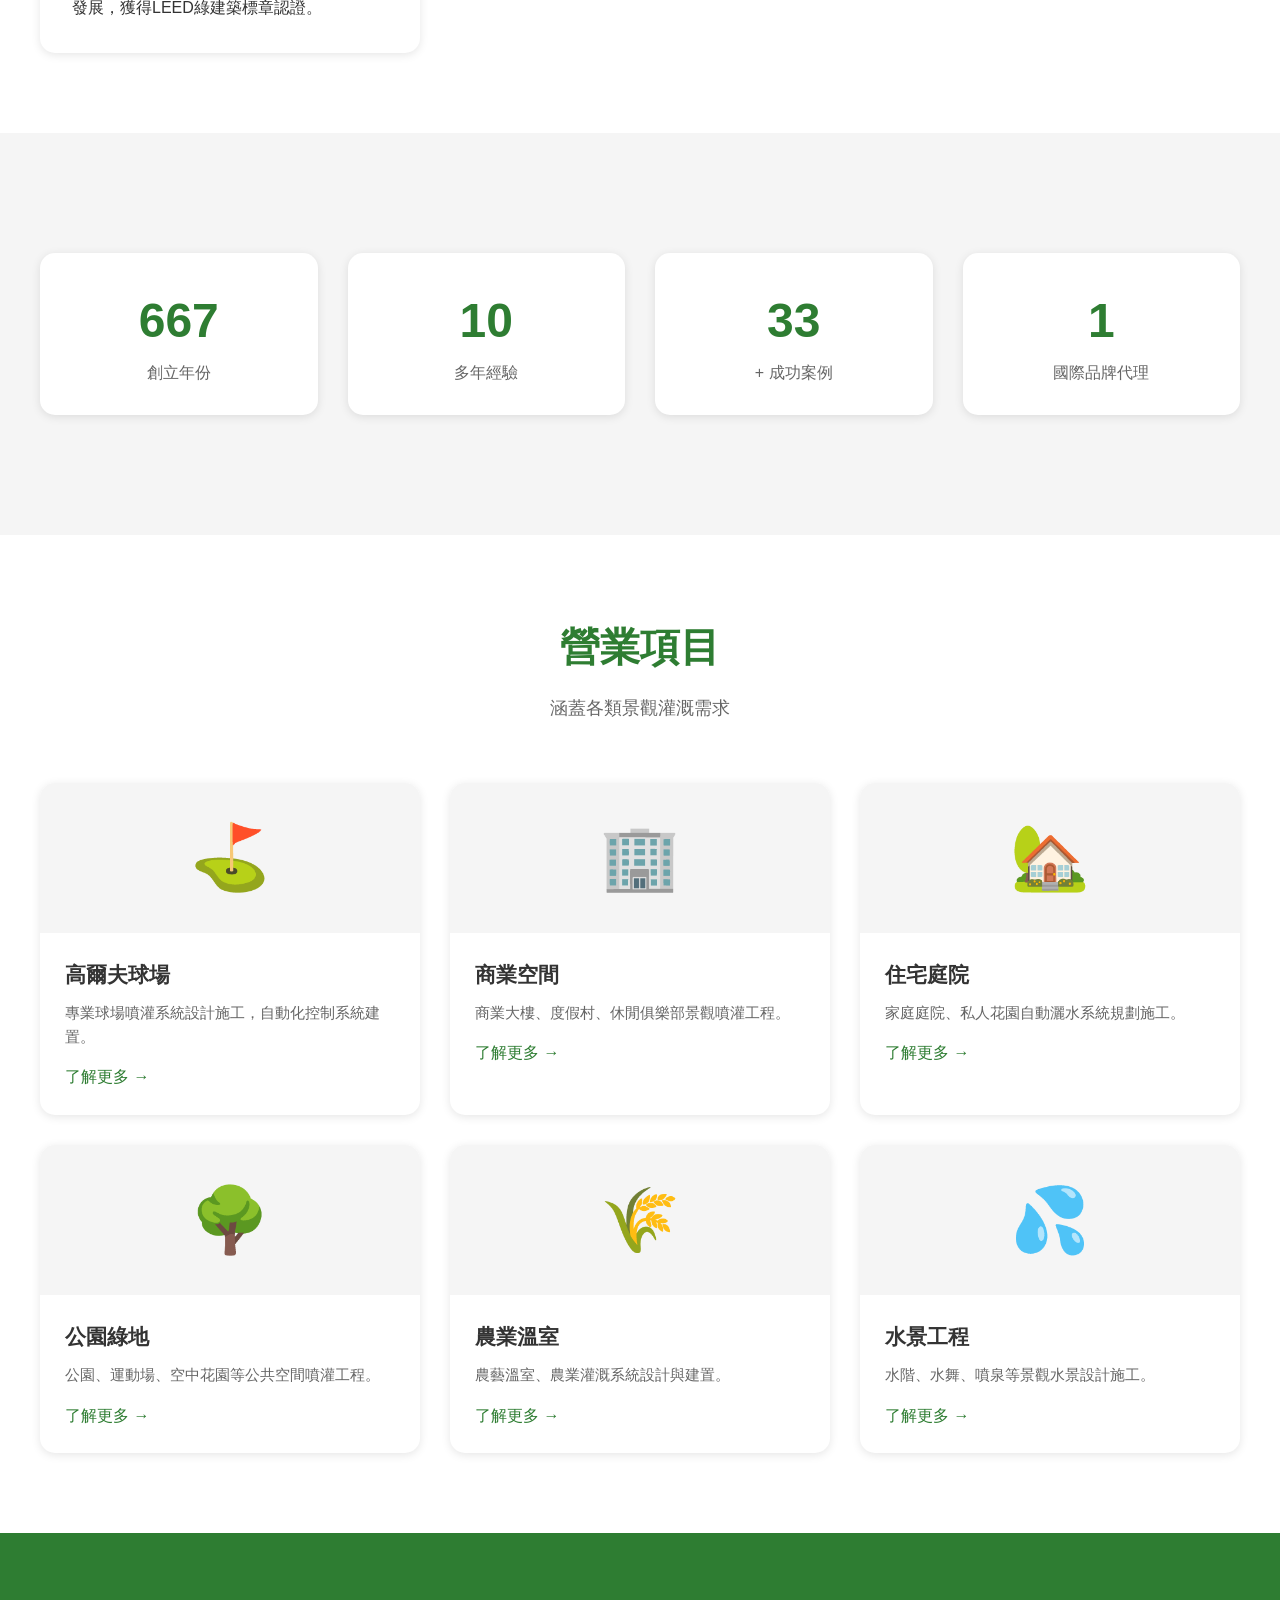
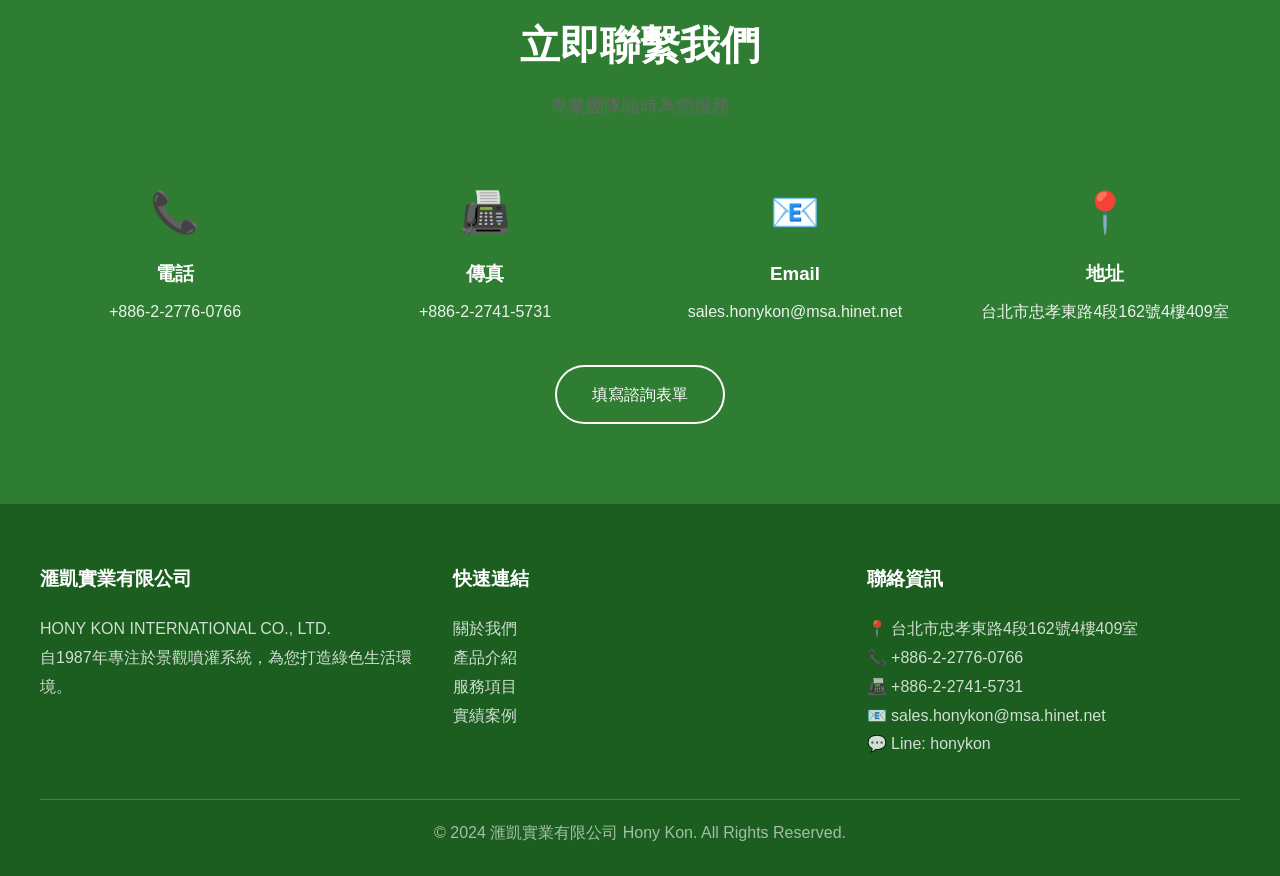
==== commit e62236e9: "Add files via upload" ====
--- a/index.html
+++ b/index.html
@@ -38,9 +38,9 @@
                         <li><a href="products.html#hunter">Hunter 系列</a></li>
                     </ul>
                 </li>
-                <li><a href="services.html">服務項目</a></li>
-                <li><a href="portfolio.html">實績案例</a></li>
-                <li><a href="history.html">噴灌簡史</a></li>
+                <li><a href="portfolio.html">國內外實績案例</a></li>
+				<li><a href="services.html">專業服務項目</a></li>
+                <li><a href="history.html">高爾夫噴灌簡史</a></li>
                 <li><a href="contact.html">聯絡我們</a></li>
             </ul>
             <button class="mobile-menu-btn">☰</button>
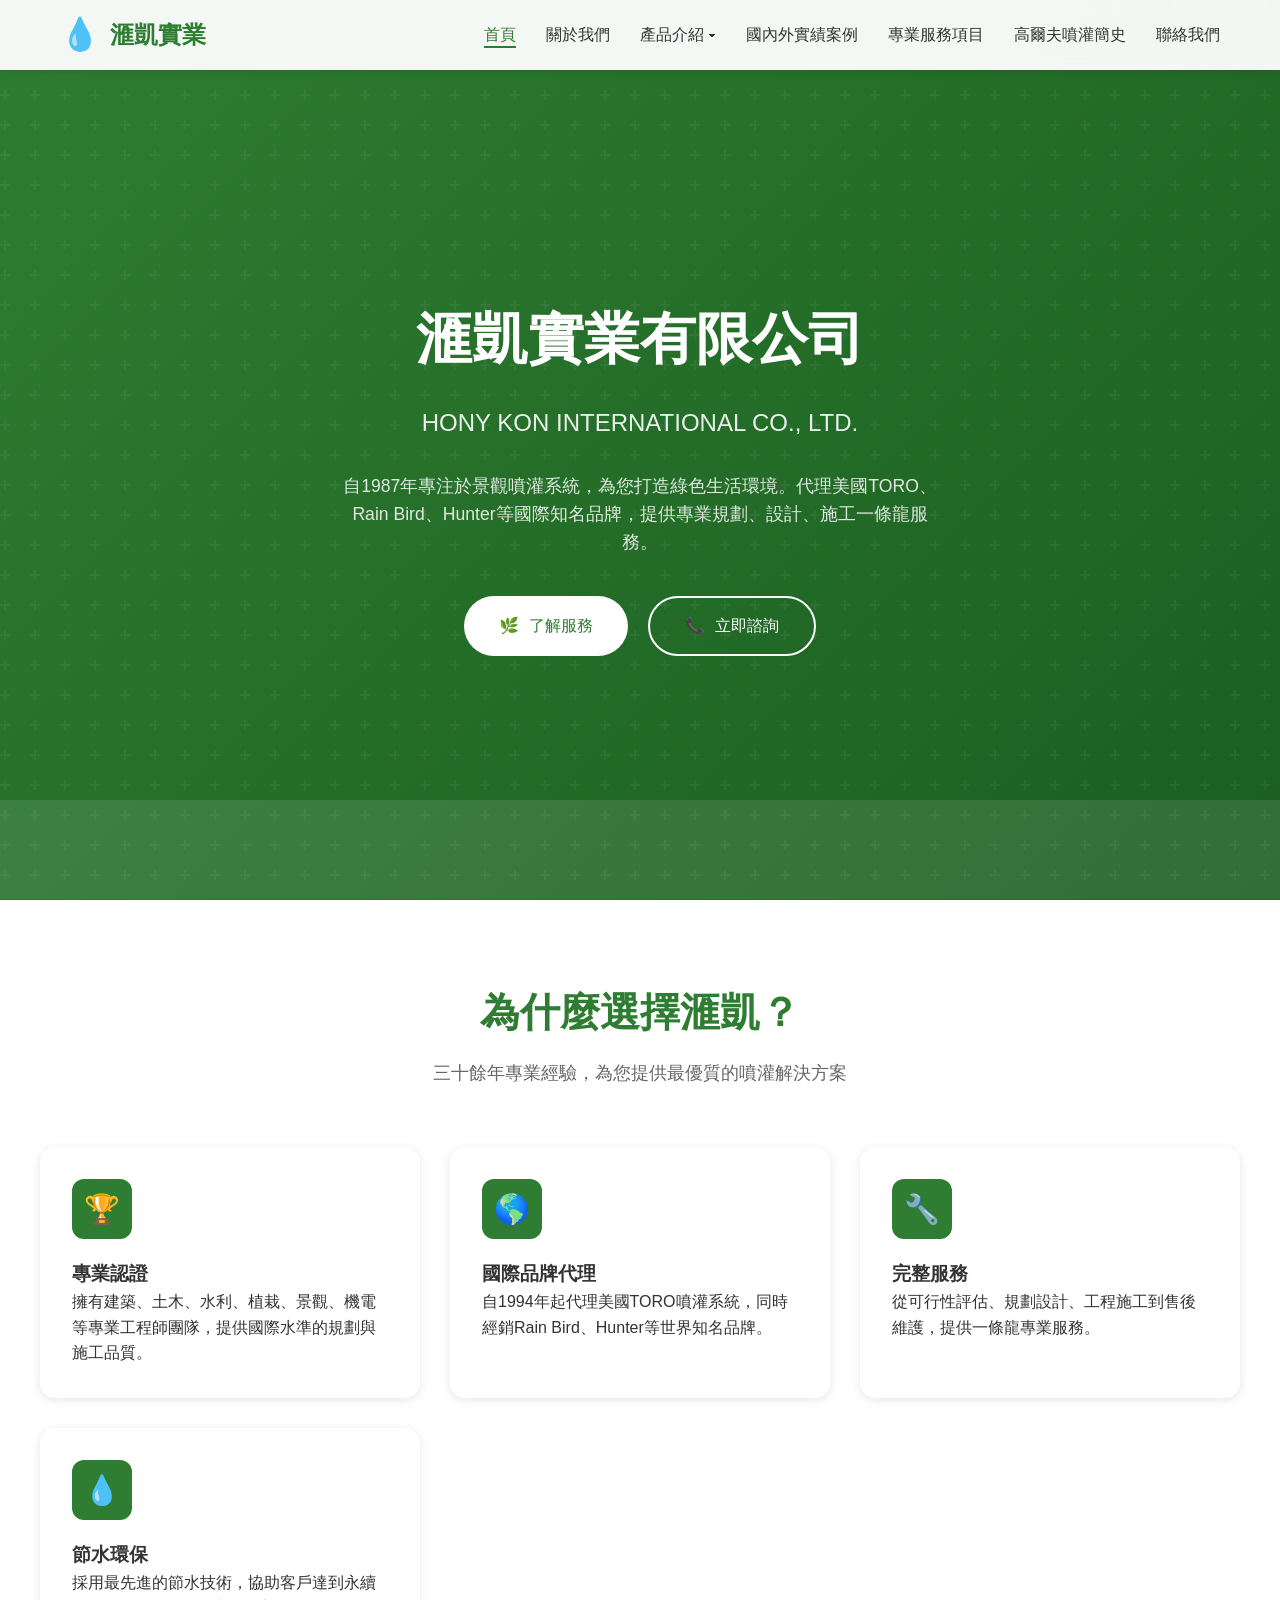
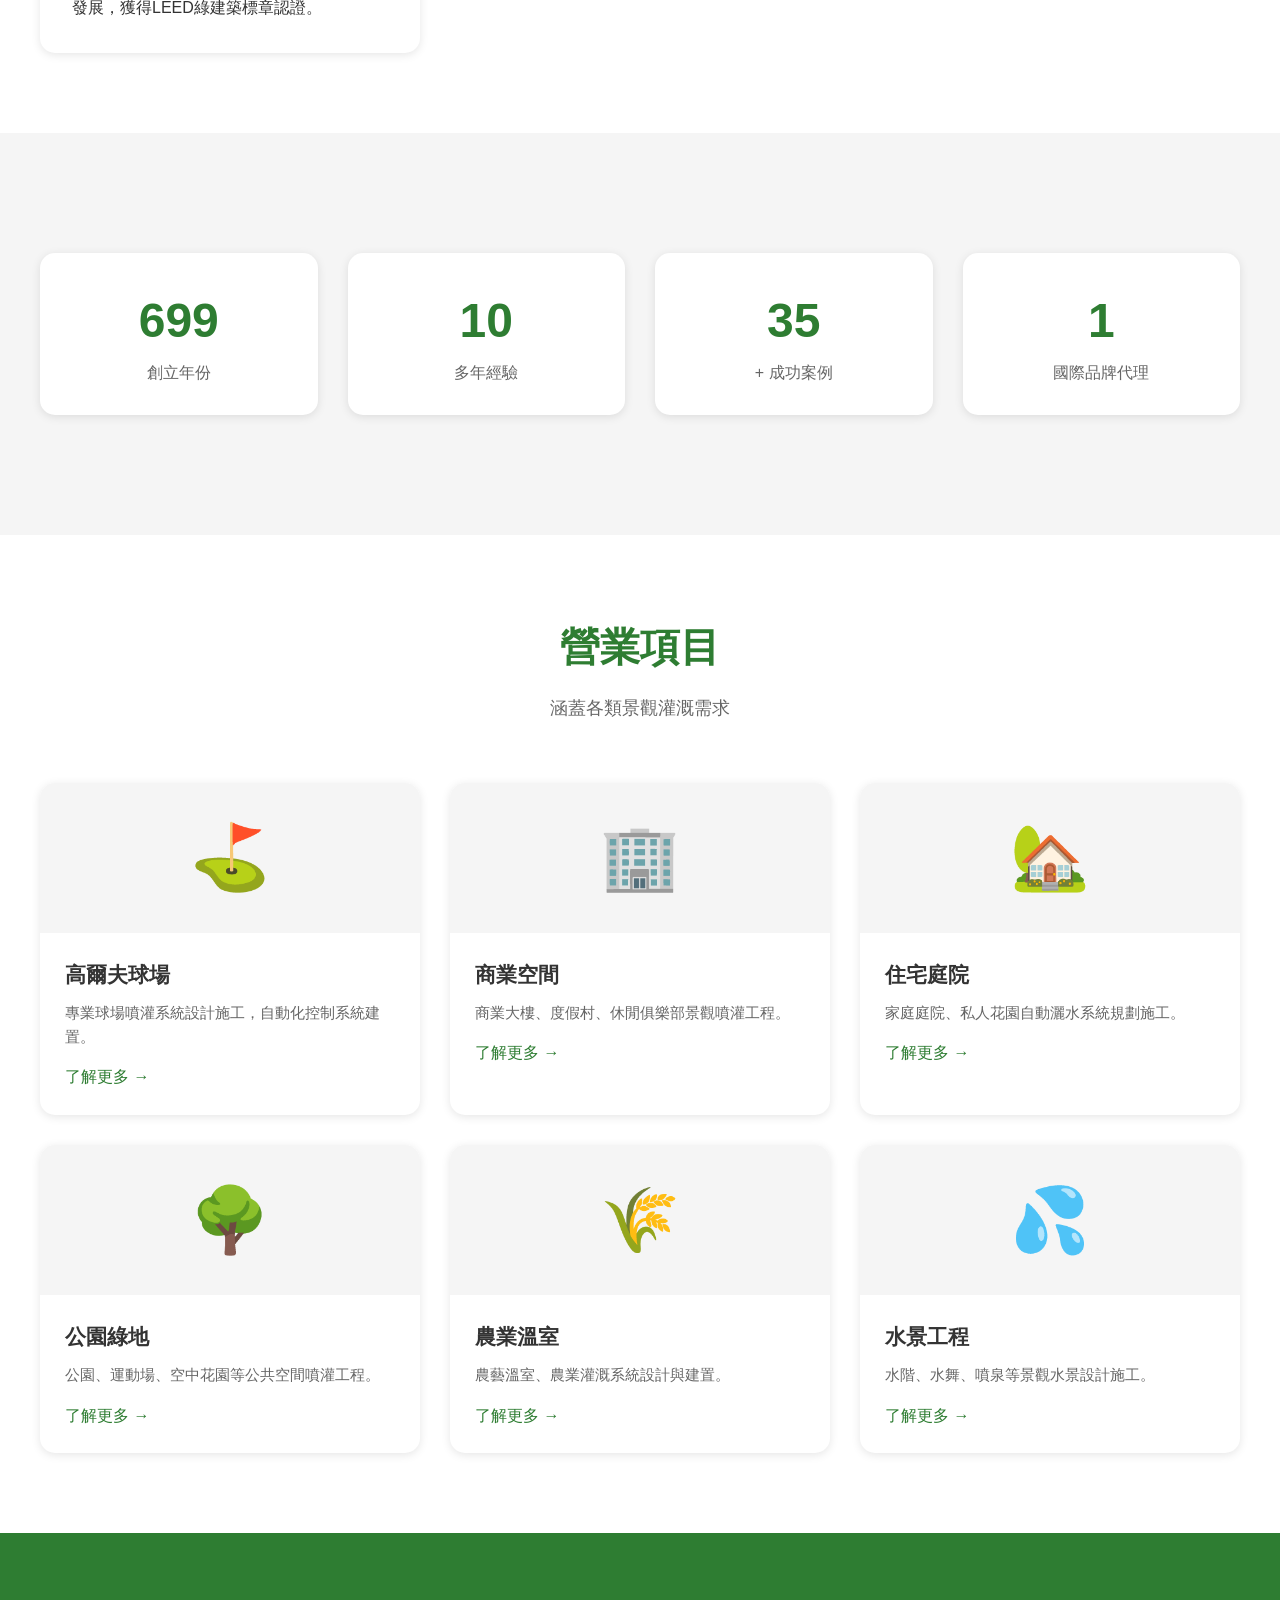
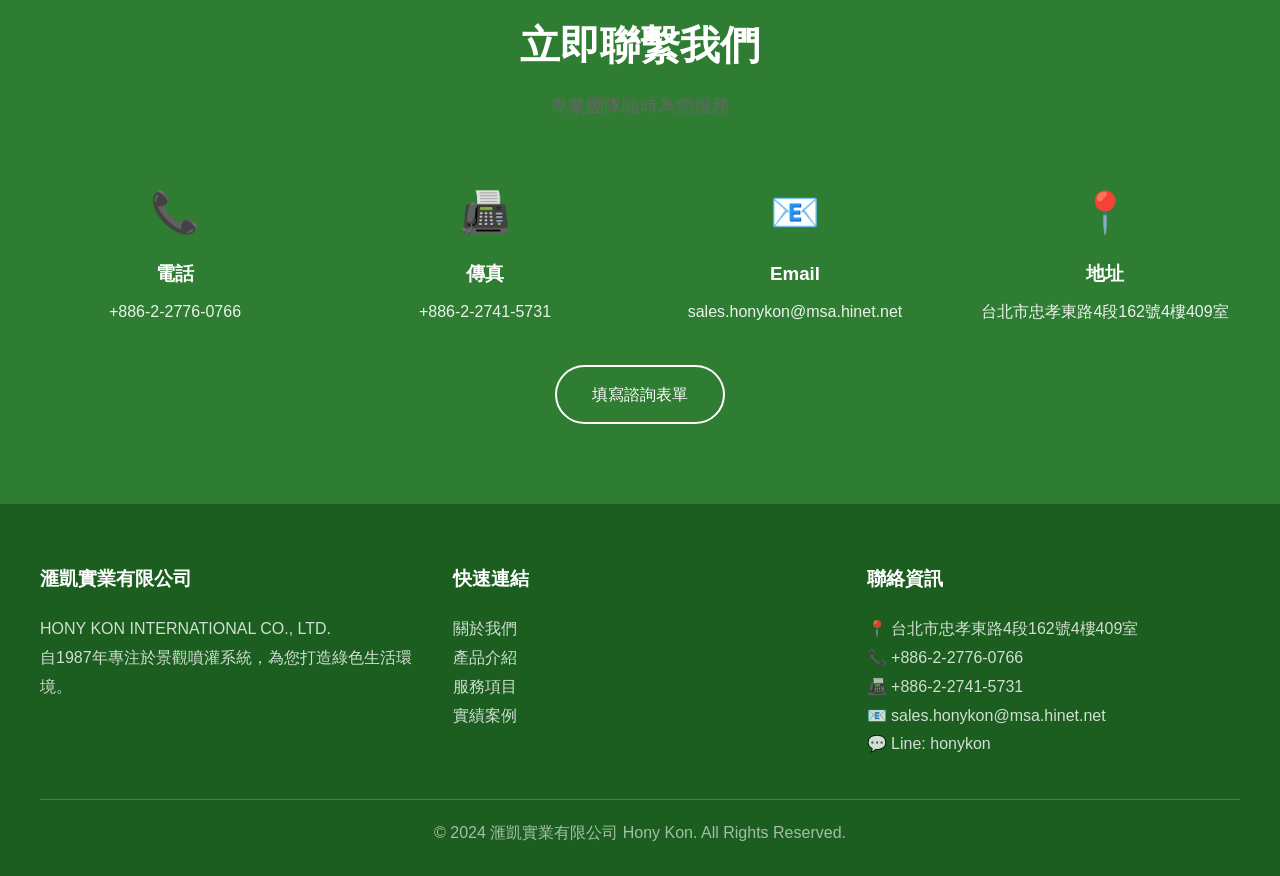
==== commit e5493ac1: "Add files via upload" ====
--- a/index.html
+++ b/index.html
@@ -55,9 +55,9 @@
             <li><a href="index.html">首頁</a></li>
             <li><a href="about.html">關於我們</a></li>
             <li><a href="products.html">產品介紹</a></li>
-            <li><a href="services.html">服務項目</a></li>
-            <li><a href="portfolio.html">實績案例</a></li>
-            <li><a href="history.html">噴灌簡史</a></li>
+            <li><a href="portfolio.html">國內外實績案例</a></li>
+			<li><a href="services.html">專業服務項目</a></li>
+            <li><a href="history.html">高爾夫噴灌簡史</a></li>
             <li><a href="contact.html">聯絡我們</a></li>
         </ul>
     </div>
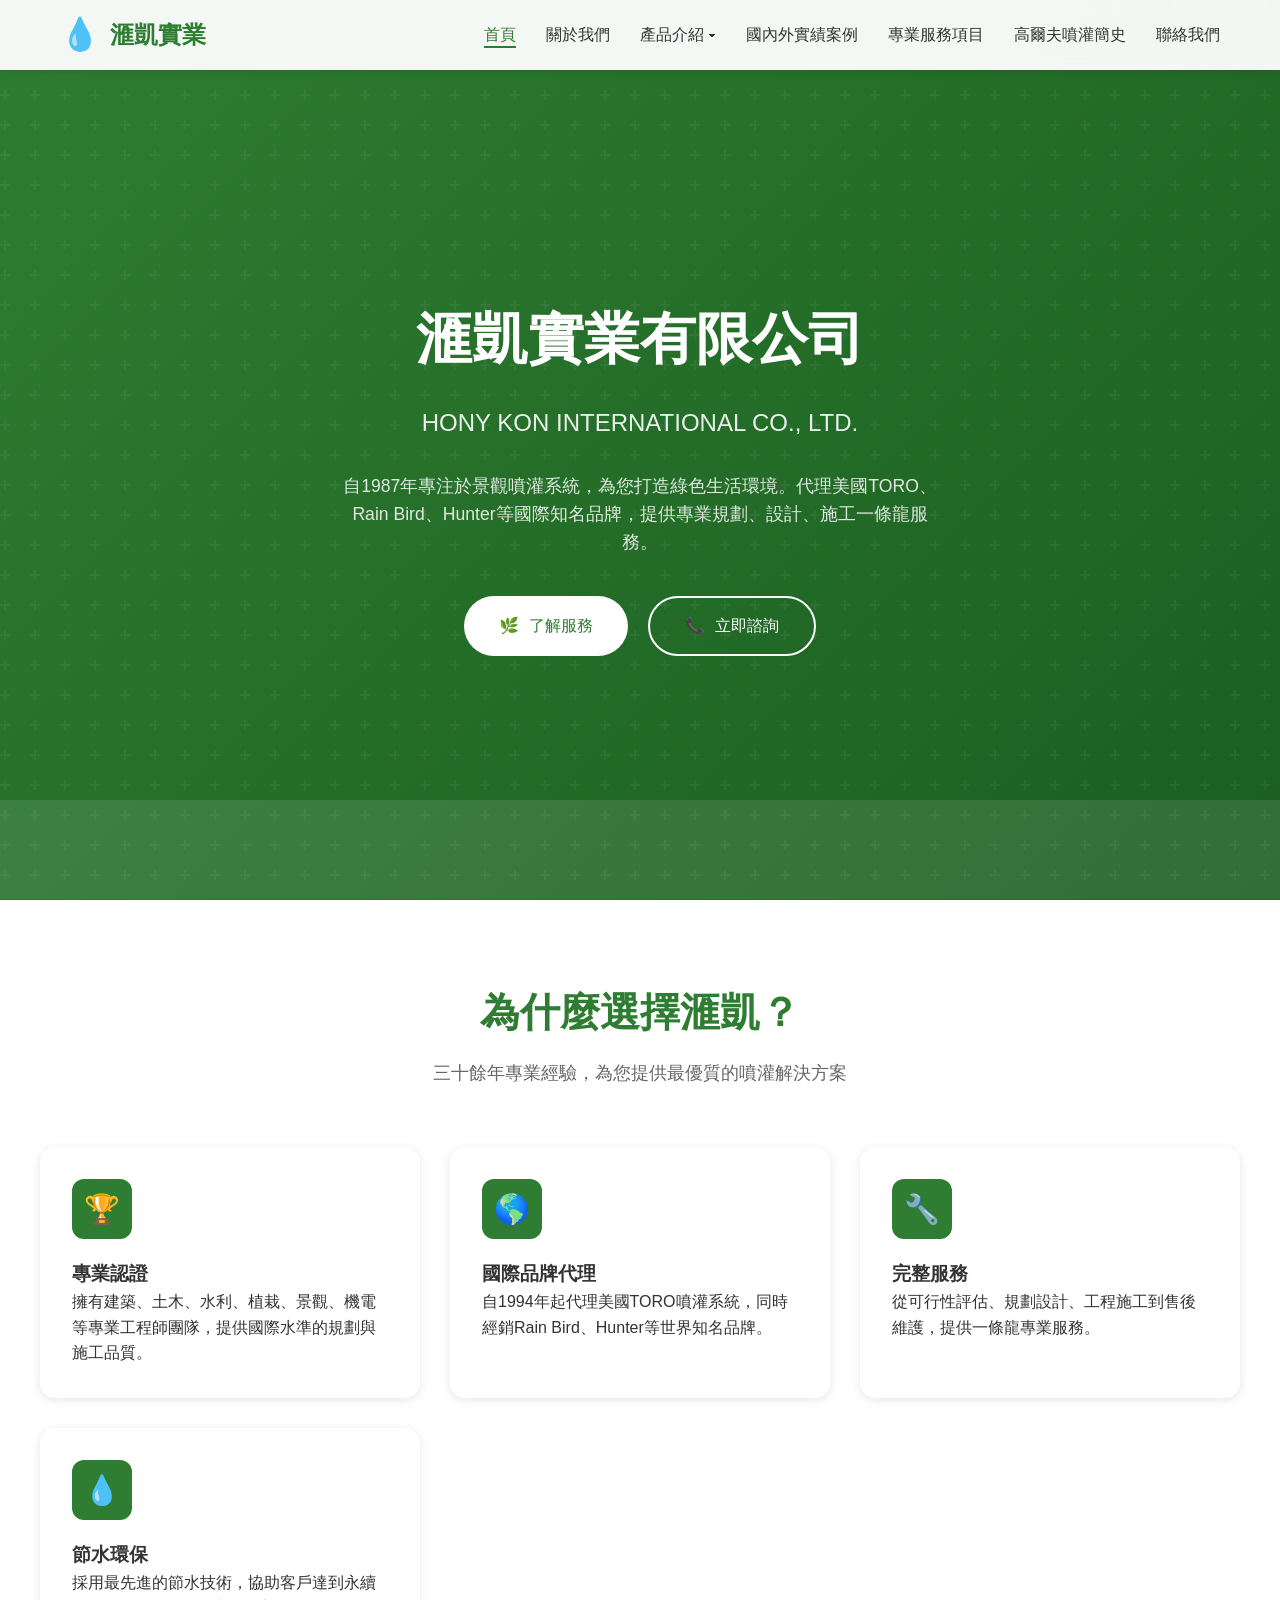
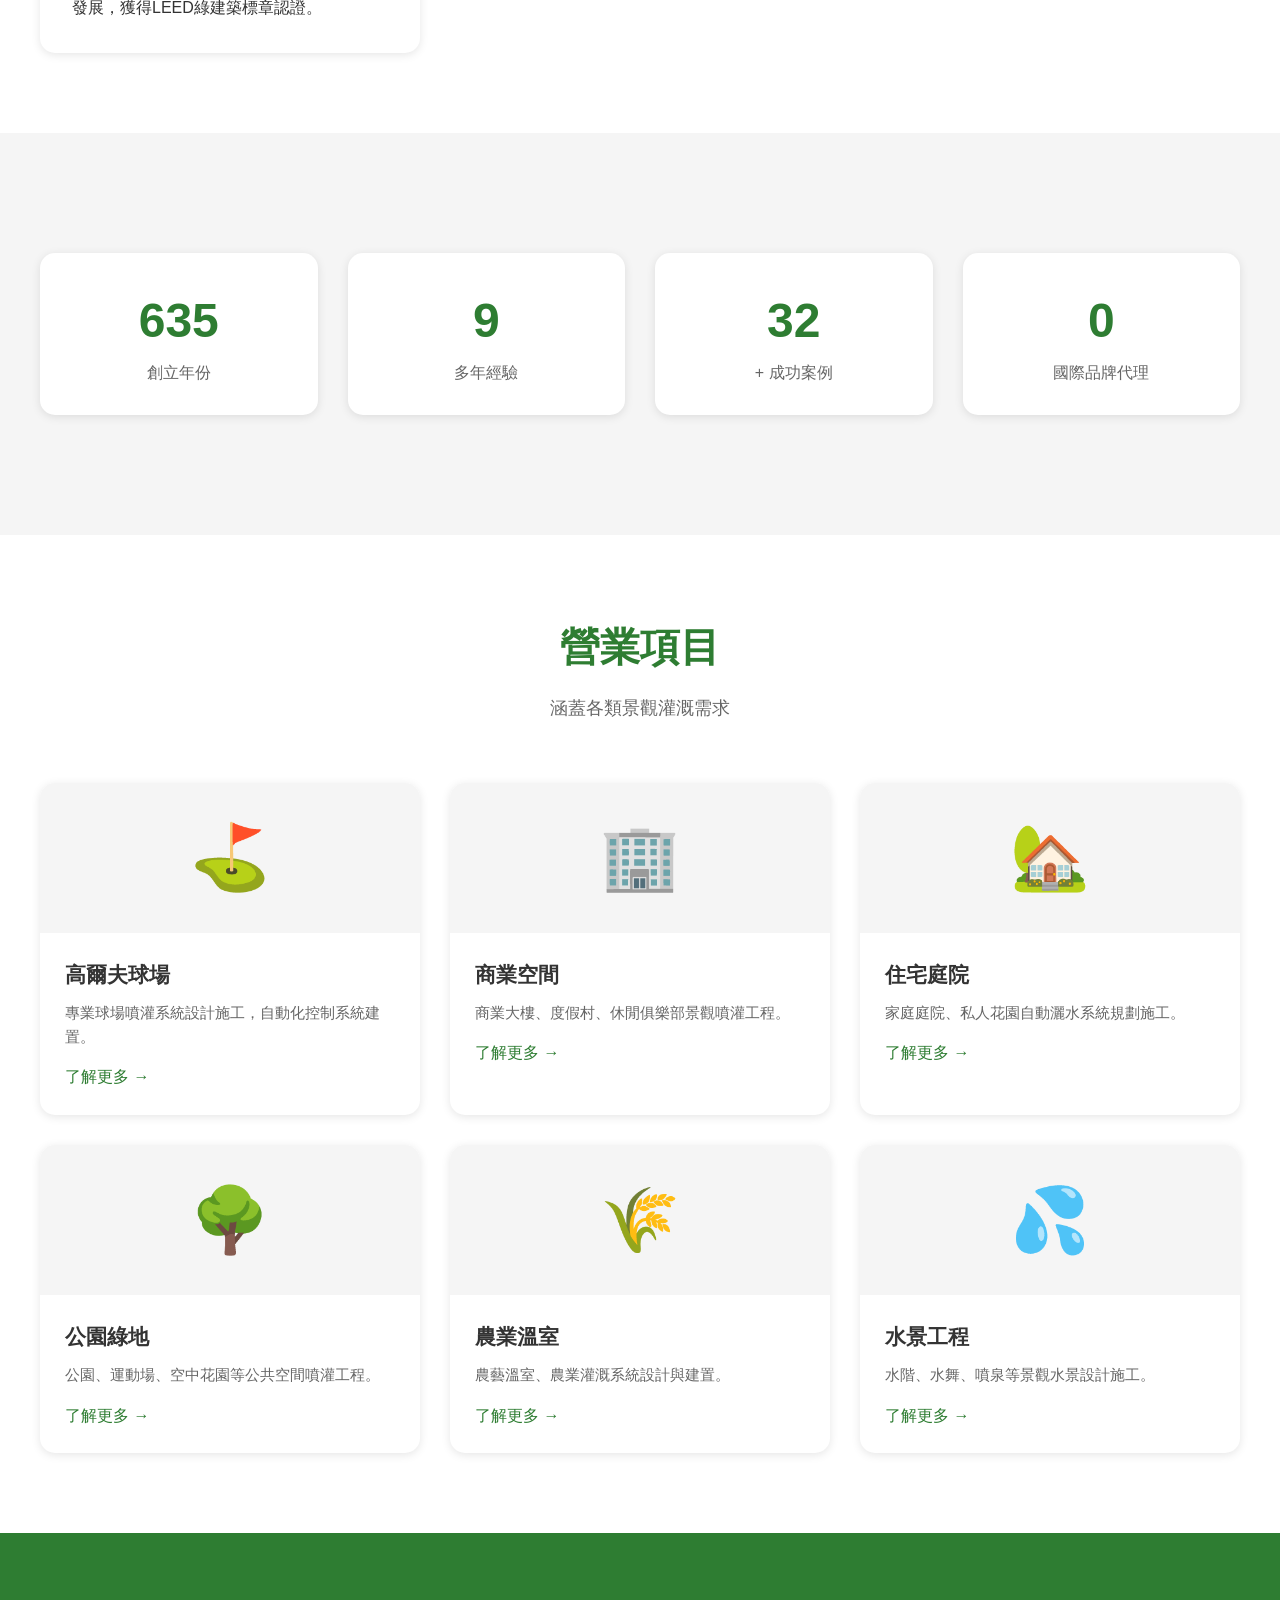
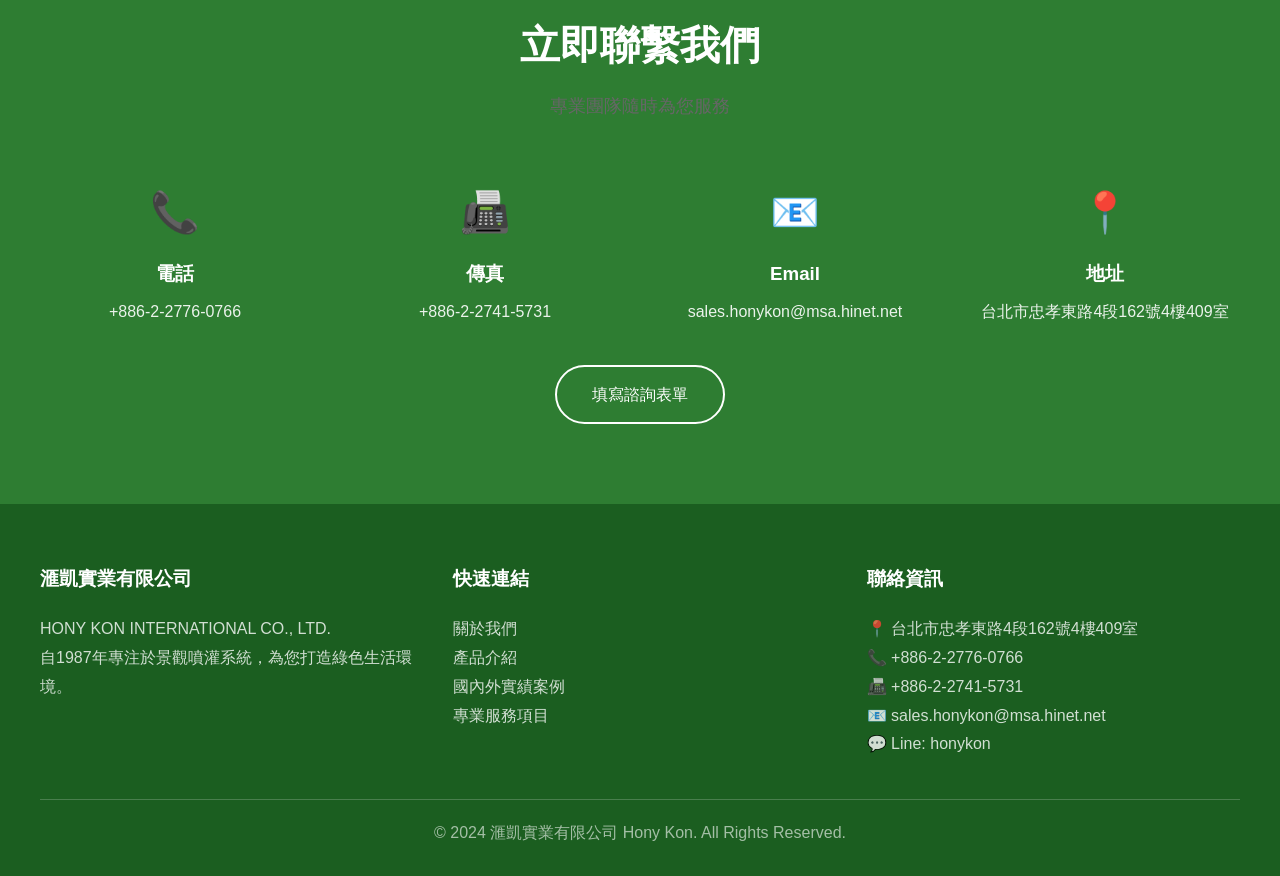
==== commit 7ec2e53b: "Add files via upload" ====
--- a/index.html
+++ b/index.html
@@ -244,8 +244,8 @@
                     <h4>快速連結</h4>
                     <p><a href="about.html">關於我們</a></p>
                     <p><a href="products.html">產品介紹</a></p>
-                    <p><a href="services.html">服務項目</a></p>
-                    <p><a href="portfolio.html">實績案例</a></p>
+                    <p><a href="portfolio.html">國內外實績案例</a></p>
+                    <p><a href="services.html">專業服務項目</a></p>                    
                 </div>
                 <div class="footer-col">
                     <h4>聯絡資訊</h4>
--- a/styles.css
+++ b/styles.css
@@ -572,12 +572,90 @@
 }
 
 .accordion-item.active .accordion-content {
-    max-height: 1000px;
+    max-height: 2000px;
 }
 
 .accordion-body {
     padding: 20px 25px;
     color: var(--text-light);
+}
+
+/* Sub-Accordion */
+.sub-accordion-item {
+    border-top: 1px solid #eee;
+}
+
+.sub-accordion-header {
+    padding: 15px 20px;
+    cursor: pointer;
+    display: flex;
+    justify-content: space-between;
+    align-items: center;
+    background: #fafafa;
+    transition: var(--transition);
+}
+
+.sub-accordion-header .sub-accordion-text {
+    flex: 1;
+}
+
+.sub-accordion-header:hover {
+    background: #f1f1f1;
+}
+
+.sub-accordion-header .icon {
+    transition: var(--transition);
+}
+
+.sub-accordion-item.active .icon {
+    transform: rotate(180deg);
+}
+
+.sub-accordion-content {
+    max-height: 0;
+    overflow: hidden;
+    transition: max-height 0.3s ease;
+    padding: 0 20px;
+}
+
+.sub-accordion-item.active .sub-accordion-content {
+    max-height: 2000px;
+    padding: 10px 20px;
+}
+
+/* Container for the 10 images */
+.product-gallery {
+    display: grid;
+    grid-template-columns: repeat(auto-fill, minmax(150px, 1fr)); /* Responsive columns */
+    gap: 15px;
+    padding: 15px 0;
+}
+
+.gallery-item {
+    text-align: center;
+    border: 1px solid #eee;
+    border-radius: 8px;
+    padding: 10px;
+    background: #f9f9f9;
+    transition: transform 0.3s ease;
+}
+
+.gallery-item:hover {
+    transform: translateY(-5px); /* Subtle lift effect */
+}
+
+.gallery-item img {
+    width: 100%;
+    height: auto;
+    border-radius: 4px;
+    display: block;
+}
+
+.gallery-item span {
+    font-size: 0.8rem;
+    color: #666;
+    display: block;
+    margin-top: 8px;
 }
 
 /* Timeline */
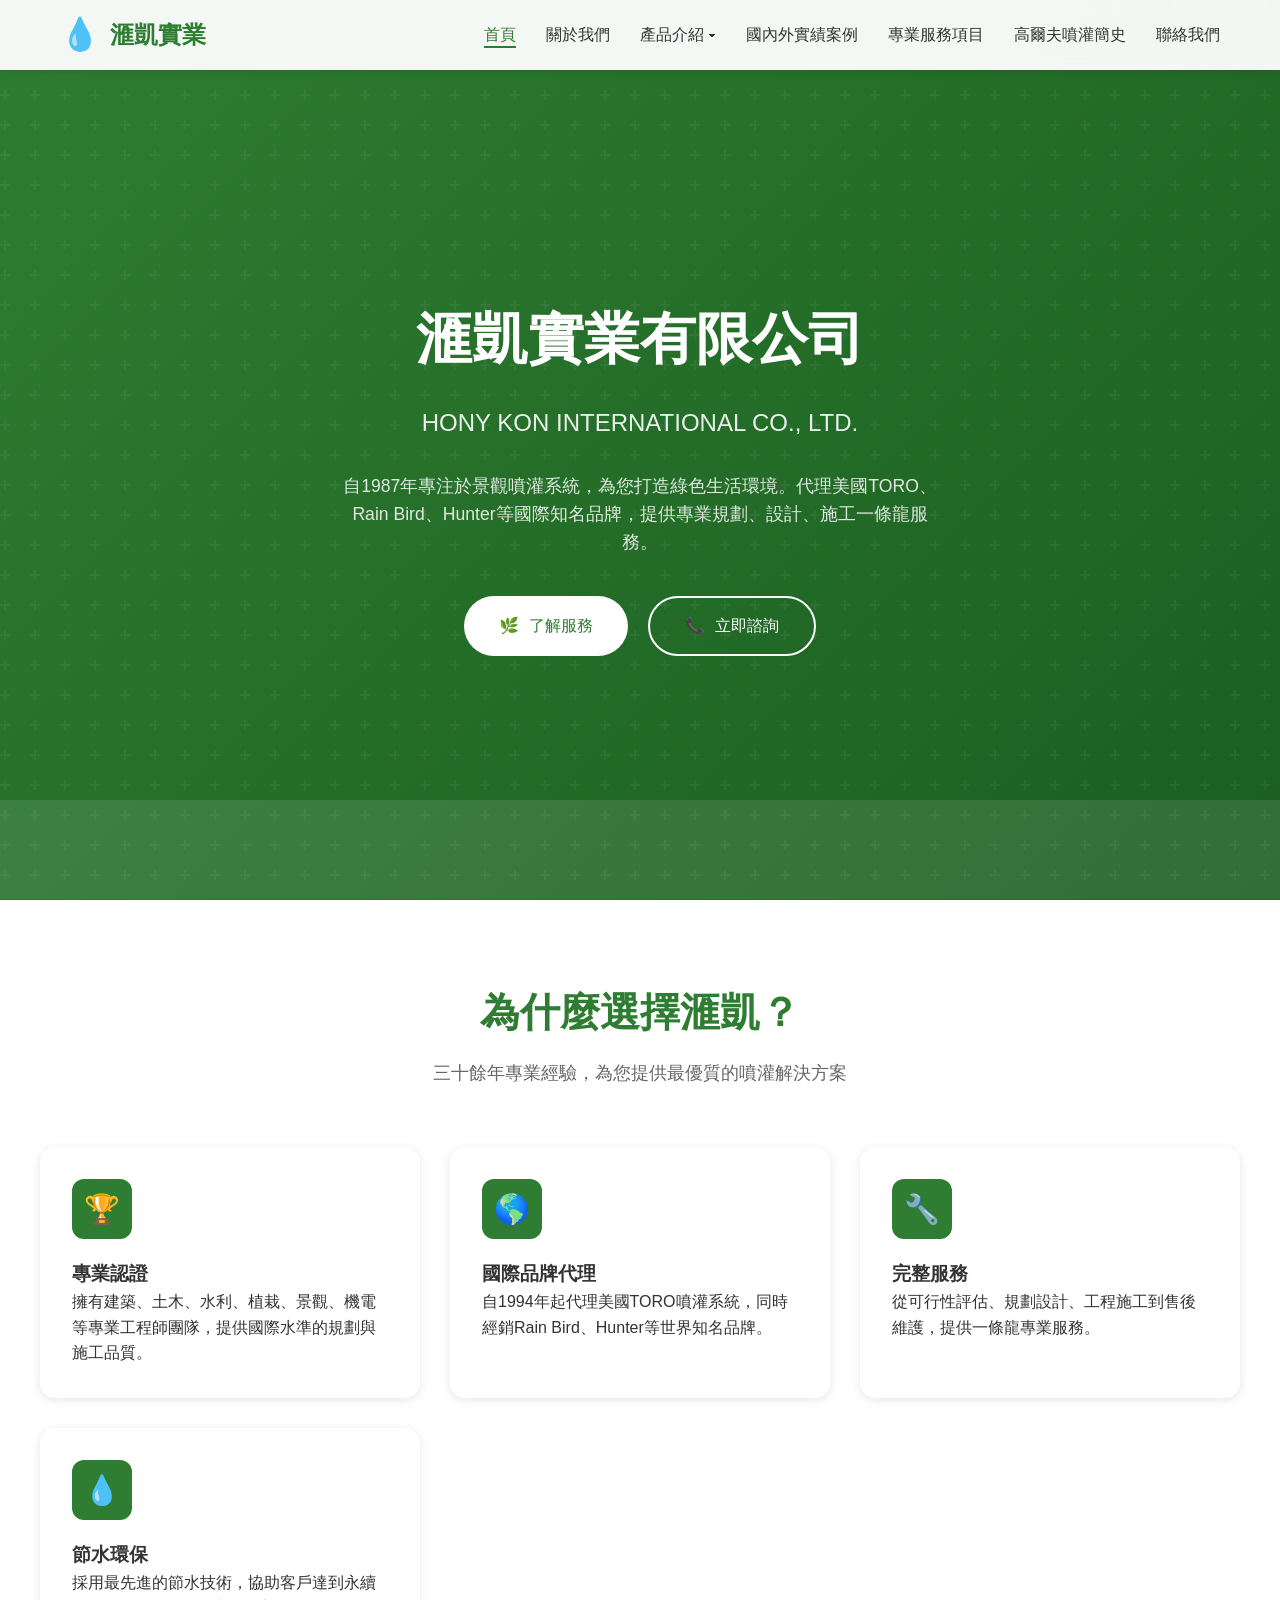
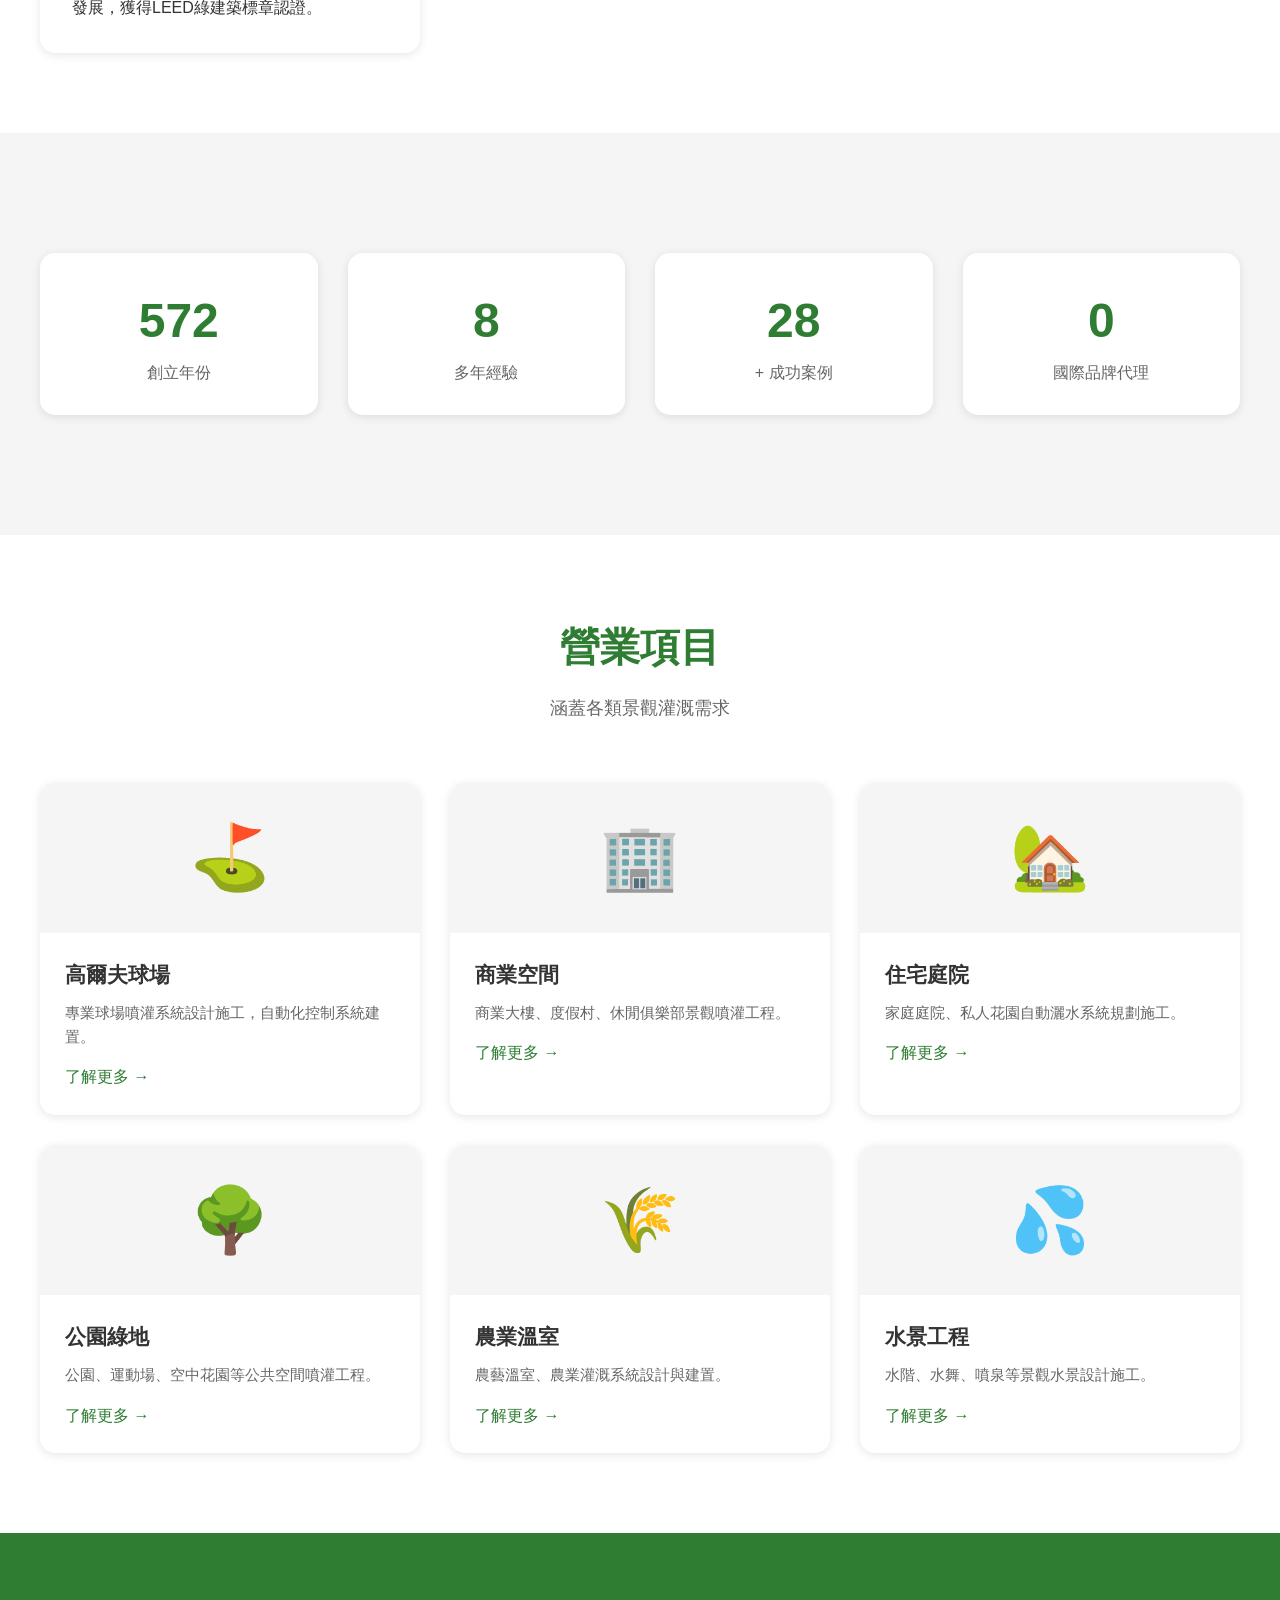
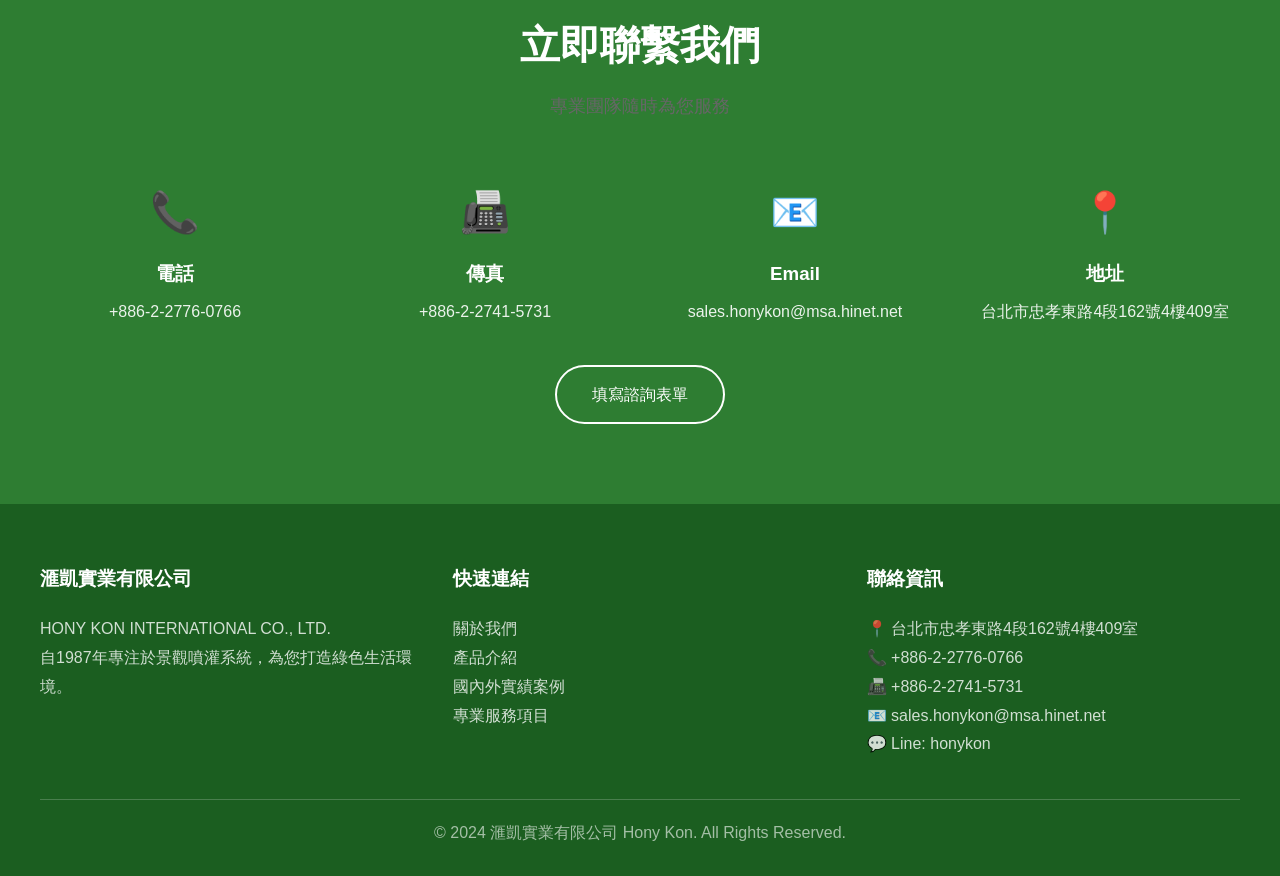
==== commit e06ce26e: "Add files via upload" ====
--- a/index.html
+++ b/index.html
@@ -3,7 +3,7 @@
 <head>
     <meta charset="UTF-8">
     <meta name="viewport" content="width=device-width, initial-scale=1.0">
-    <title>滙凱實業 - 景觀噴灌系統專家 | Hony Kon</title>
+    <title>💧滙凱實業 - 景觀噴灌系統專家 | Hony Kon</title>
     <meta name="description" content="滙凱實業有限公司專業提供景觀噴灌、噴灌系統、園藝灌溉、自動灑水解決方案。自1987年成立，代理美國TORO、Rain Bird、Hunter等國際品牌。">
     <link rel="stylesheet" href="styles.css">
 </head>
@@ -33,7 +33,13 @@
                 <li class="dropdown">
                     <a href="products.html">產品介紹 ▾</a>
                     <ul class="dropdown-menu">
-                        <li><a href="products.html#toro">TORO 系列</a></li>
+                        <li class="sub-dropdown"><a href="products.html#toro">TORO 系列 ▸</a>
+                            <ul class="sub-menu">
+                                <li><a href="evolution-controller.html">Evolution控制器</a></li>
+                                <li><a href="water-smart.html">智能節水系列 Water Smart</a></li>                                
+                                <li><a href="agriculture.html">農業灌溉設備</a></li>
+                            </ul>
+                        </li>
                         <li><a href="products.html#rainbird">Rain Bird 系列</a></li>
                         <li><a href="products.html#hunter">Hunter 系列</a></li>
                     </ul>
--- a/styles.css
+++ b/styles.css
@@ -190,6 +190,62 @@
     background: var(--bg-light);
 }
 
+/* Ensure the parent is the reference point for the sub-menu */
+.sub-dropdown {
+    position: relative;
+}
+
+/* Sub-menu styling */
+.sub-menu {
+    position: absolute;
+    left: 100%;       /* Positions it to the right of the TORO link */
+    top: -10px;       /* Aligns it slightly better with the top of the link */
+    background: white;
+    min-width: 220px;
+    box-shadow: var(--shadow-hover);
+    border-radius: 8px;
+    padding: 10px 0;
+    list-style: none;
+    
+    /* Animation: Hidden by default */
+    opacity: 0;
+    visibility: hidden;
+    transform: translateX(10px); 
+    transition: var(--transition);
+    z-index: 1000;
+}
+
+/* Trigger the sub-menu when hovering over the parent LI */
+.sub-dropdown:hover > .sub-menu {
+    opacity: 1;
+    visibility: visible;
+    transform: translateX(0);
+}
+
+/* Styling for sub-menu links */
+.sub-menu li a {
+    display: block;
+    padding: 10px 20px;
+    color: var(--text);
+    white-space: nowrap;
+}
+
+.sub-menu li a:hover {
+    background: var(--bg-light);
+    color: var(--primary);
+}
+
+/* Optional: Mobile styling - prevent the menu from flying off-screen */
+@media (max-width: 768px) {
+    .sub-menu {
+        position: static;
+        width: 100%;
+        box-shadow: none;
+        padding-left: 20px; /* Indent sub-items on mobile */
+        background: #f9f9f9;
+    }
+}
+
 .mobile-menu-btn {
     display: none;
     background: none;
@@ -1062,8 +1118,8 @@
 /* Image Placeholder with Animation */
 .image-placeholder {
     background: linear-gradient(135deg, #e8f5e9 0%, #c8e6c9 100%);
-    border-radius: 15px;
-    min-height: 300px;
+    border-radius: 40px;
+    min-height: 100px;
     display: flex;
     align-items: center;
     justify-content: center;
@@ -1216,4 +1272,57 @@
     section {
         padding: 30px 20px;
     }
+}
+
+/* Container for the 4 images */
+.leed-full-grid {
+    display: grid;
+    grid-template-columns: repeat(2, 1fr); /* 2x2 Grid */
+    gap: 40px; /* Generous spacing for large images */
+    margin: 40px 0;
+}
+
+/* Individual Card Styling */
+.leed-card {
+    background: #fff;
+    border-radius: 4px; /* Sharper corners for a professional 'document' look */
+    box-shadow: 0 10px 30px rgba(0,0,0,0.08);
+    overflow: hidden;
+    transition: transform 0.3s ease, box-shadow 0.3s ease;
+    border: 1px solid #eee;
+}
+
+.leed-card:hover {
+    transform: translateY(-10px);
+    box-shadow: 0 15px 45px rgba(0,0,0,0.15);
+}
+
+/* Force Letter Size Aspect Ratio (1:1.414) */
+.leed-card img {
+    width: 100%;
+    aspect-ratio: 8.5 / 11; /* Letter size ratio */
+    object-fit: cover;
+    display: block;
+    cursor: zoom-in; /* Hint for your Lightbox */
+}
+
+.leed-info {
+    padding: 20px;
+    text-align: center;
+    background: #fcfcfc;
+    border-top: 1px solid #eee;
+}
+
+.leed-info h3 {
+    margin: 0;
+    font-size: 1.1rem;
+    color: #2e7d32; /* Match your green theme */
+}
+
+/* Mobile: Stack them 1-by-1 */
+@media (max-width: 768px) {
+    .leed-full-grid {
+        grid-template-columns: 1fr;
+        gap: 30px;
+    }
 }
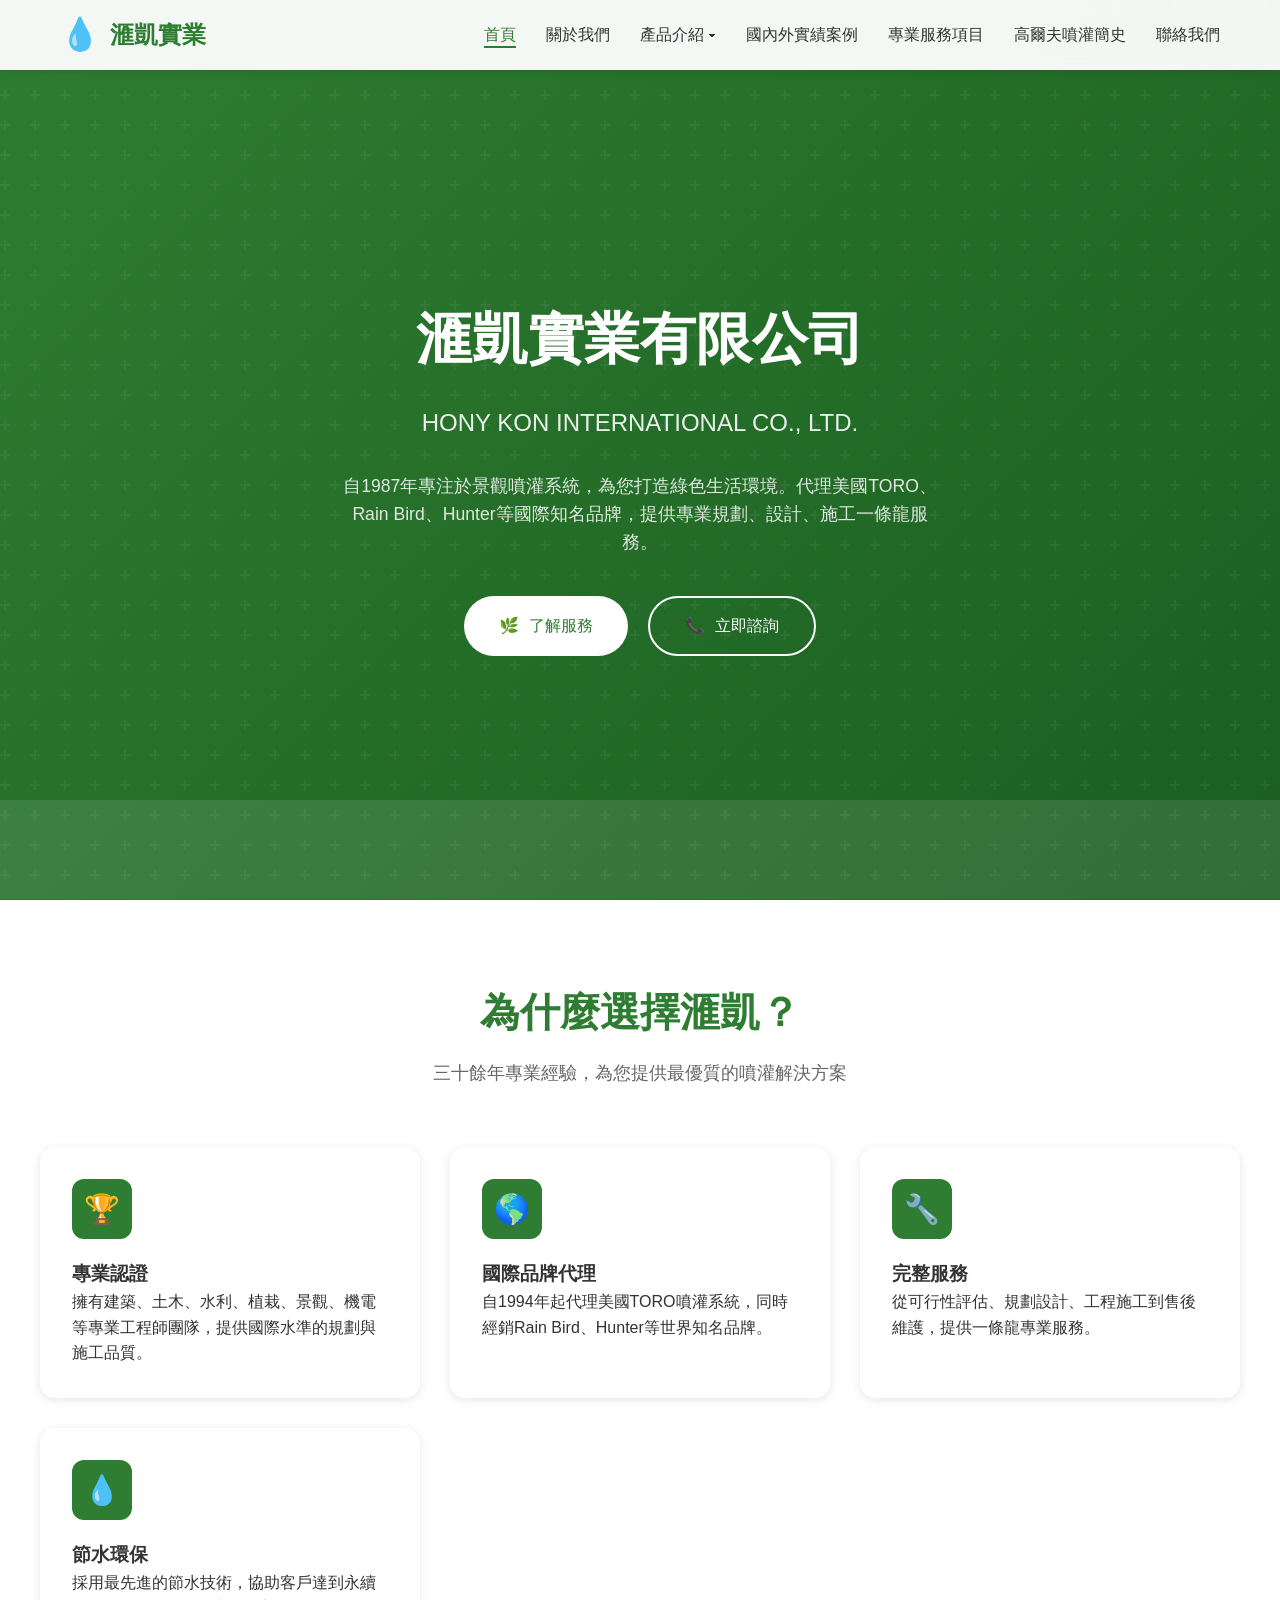
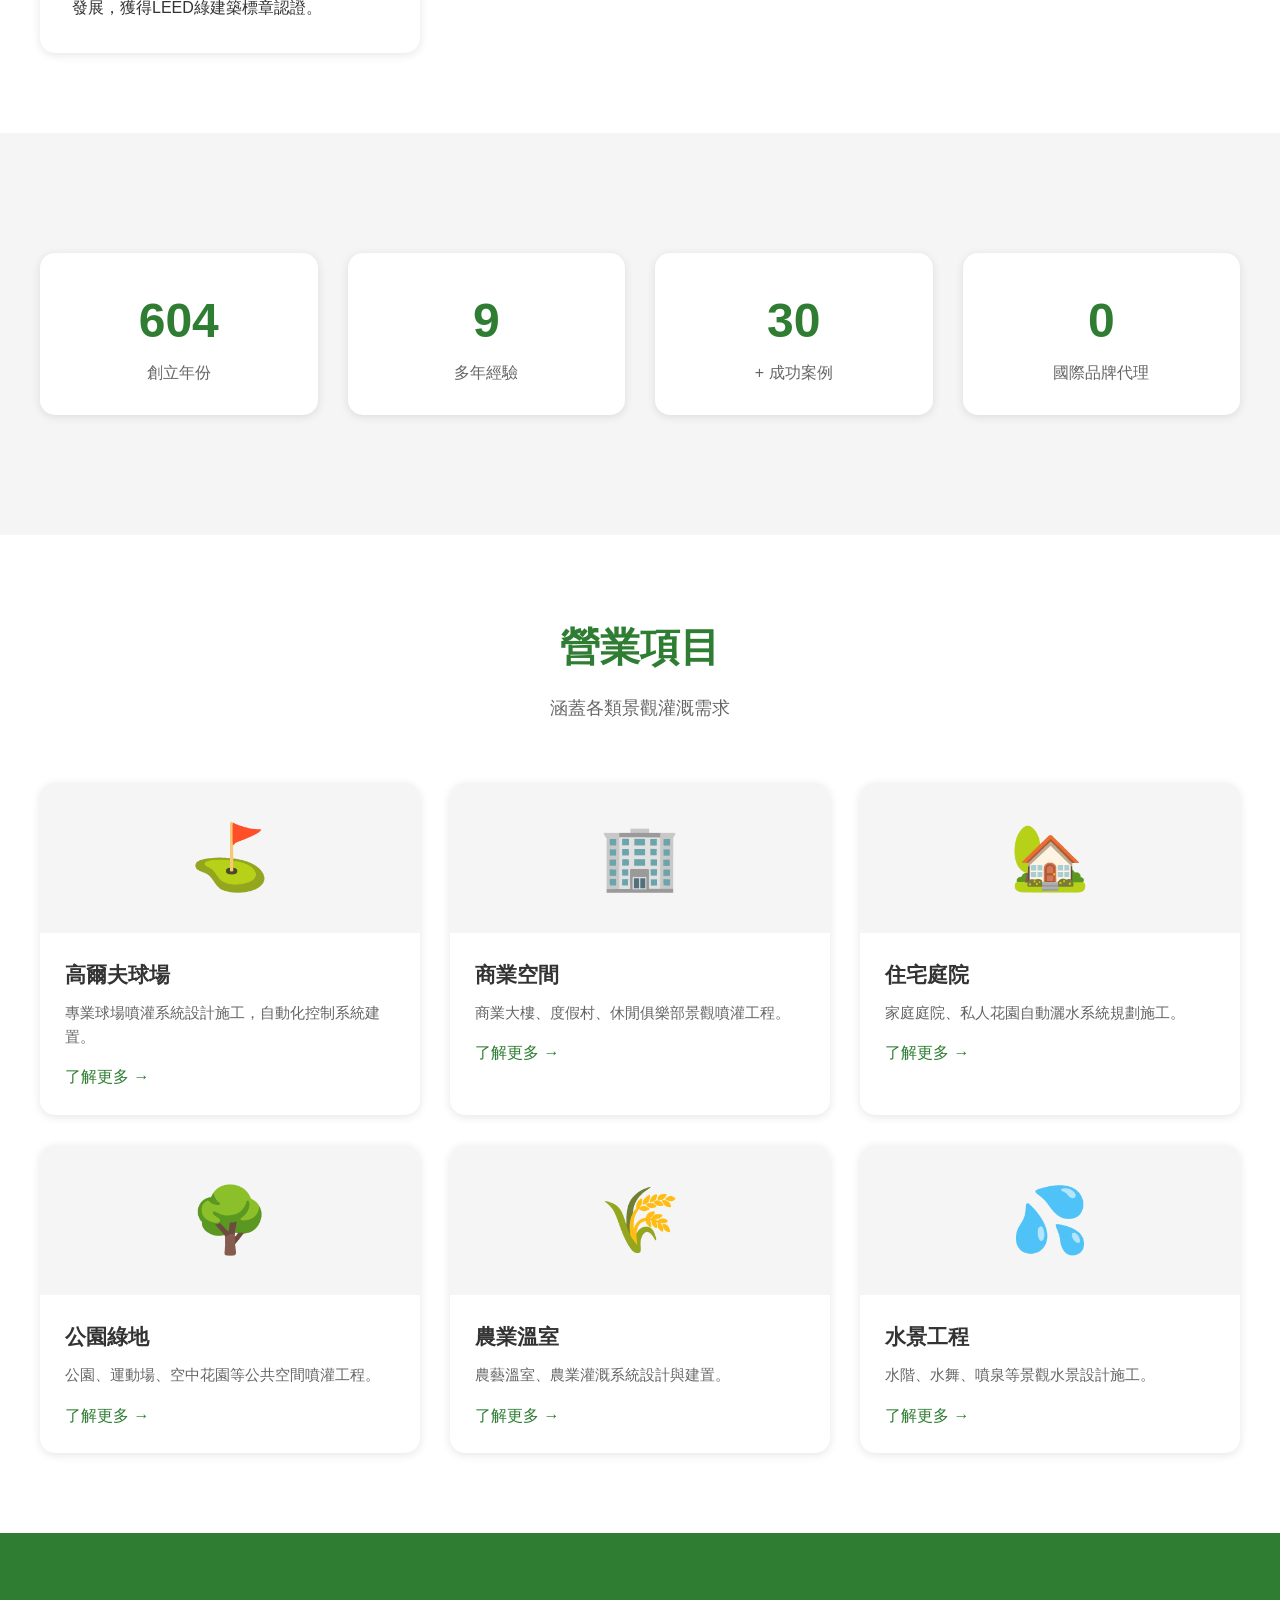
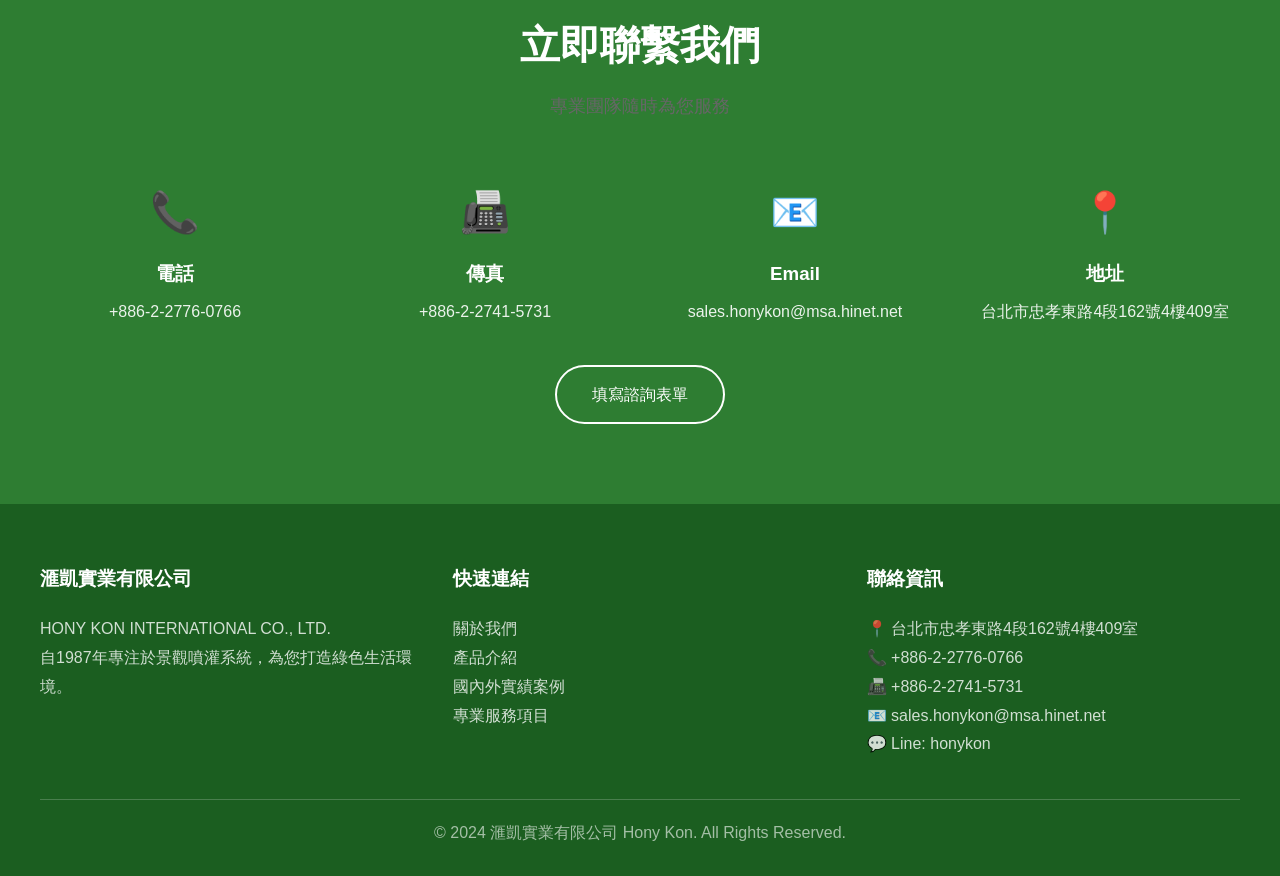
==== commit 425e2a9a: "Add files via upload" ====
--- a/index.html
+++ b/index.html
@@ -3,7 +3,7 @@
 <head>
     <meta charset="UTF-8">
     <meta name="viewport" content="width=device-width, initial-scale=1.0">
-    <title>💧滙凱實業 - 景觀噴灌系統專家 | Hony Kon</title>
+    <title>滙凱實業 - 景觀噴灌系統專家 | Hony Kon</title>
     <meta name="description" content="滙凱實業有限公司專業提供景觀噴灌、噴灌系統、園藝灌溉、自動灑水解決方案。自1987年成立，代理美國TORO、Rain Bird、Hunter等國際品牌。">
     <link rel="stylesheet" href="styles.css">
 </head>
@@ -33,13 +33,7 @@
                 <li class="dropdown">
                     <a href="products.html">產品介紹 ▾</a>
                     <ul class="dropdown-menu">
-                        <li class="sub-dropdown"><a href="products.html#toro">TORO 系列 ▸</a>
-                            <ul class="sub-menu">
-                                <li><a href="evolution-controller.html">Evolution控制器</a></li>
-                                <li><a href="water-smart.html">智能節水系列 Water Smart</a></li>                                
-                                <li><a href="agriculture.html">農業灌溉設備</a></li>
-                            </ul>
-                        </li>
+                        <li><a href="products.html#toro">TORO 系列</a></li>
                         <li><a href="products.html#rainbird">Rain Bird 系列</a></li>
                         <li><a href="products.html#hunter">Hunter 系列</a></li>
                     </ul>
--- a/styles.css
+++ b/styles.css
@@ -17,6 +17,11 @@
     margin: 0;
     padding: 0;
     box-sizing: border-box;
+}
+
+html {
+    scroll-behavior: smooth;    /* Smoothly slide to the section instead of a jarring jump */
+    scroll-padding-top: 80px;   /* Create an 80px "safety zone" at the top */
 }
 
 body {
@@ -268,6 +273,8 @@
     z-index: 1001;
     transition: var(--transition);
     padding: 80px 30px 30px;
+    overflow-y: auto; 
+    -webkit-overflow-scrolling: touch;
 }
 
 .mobile-nav.open {
@@ -1119,7 +1126,7 @@
 .image-placeholder {
     background: linear-gradient(135deg, #e8f5e9 0%, #c8e6c9 100%);
     border-radius: 40px;
-    min-height: 100px;
+    min-height: 50px;
     display: flex;
     align-items: center;
     justify-content: center;
@@ -1325,4 +1332,34 @@
         grid-template-columns: 1fr;
         gap: 30px;
     }
+}
+
+/* Mobile Navigation Sub-menu styling */
+.mobile-sub-menu {
+    background: #fdfdfd;
+    margin-bottom: 15px;
+}
+
+.mobile-sub-menu li a {
+    color: #444 !important;
+    font-size: 0.95rem !important;
+    padding: 8px 0 !important;
+}
+
+/* Vertical line to visually group the sub-items */
+.mobile-sub-menu ul {
+    border-left: 2px solid var(--primary, #2e7d32);
+    margin-left: 5px;
+}
+
+/* Style for the Toro sub-items */
+.toro-sub-items li a {
+    font-size: 0.9rem !important;
+    padding: 8px 0 !important;
+    color: #555 !important;
+}
+
+/* Rotation animation for the arrow */
+.arrow-icon.open {
+    transform: rotate(180deg);
 }
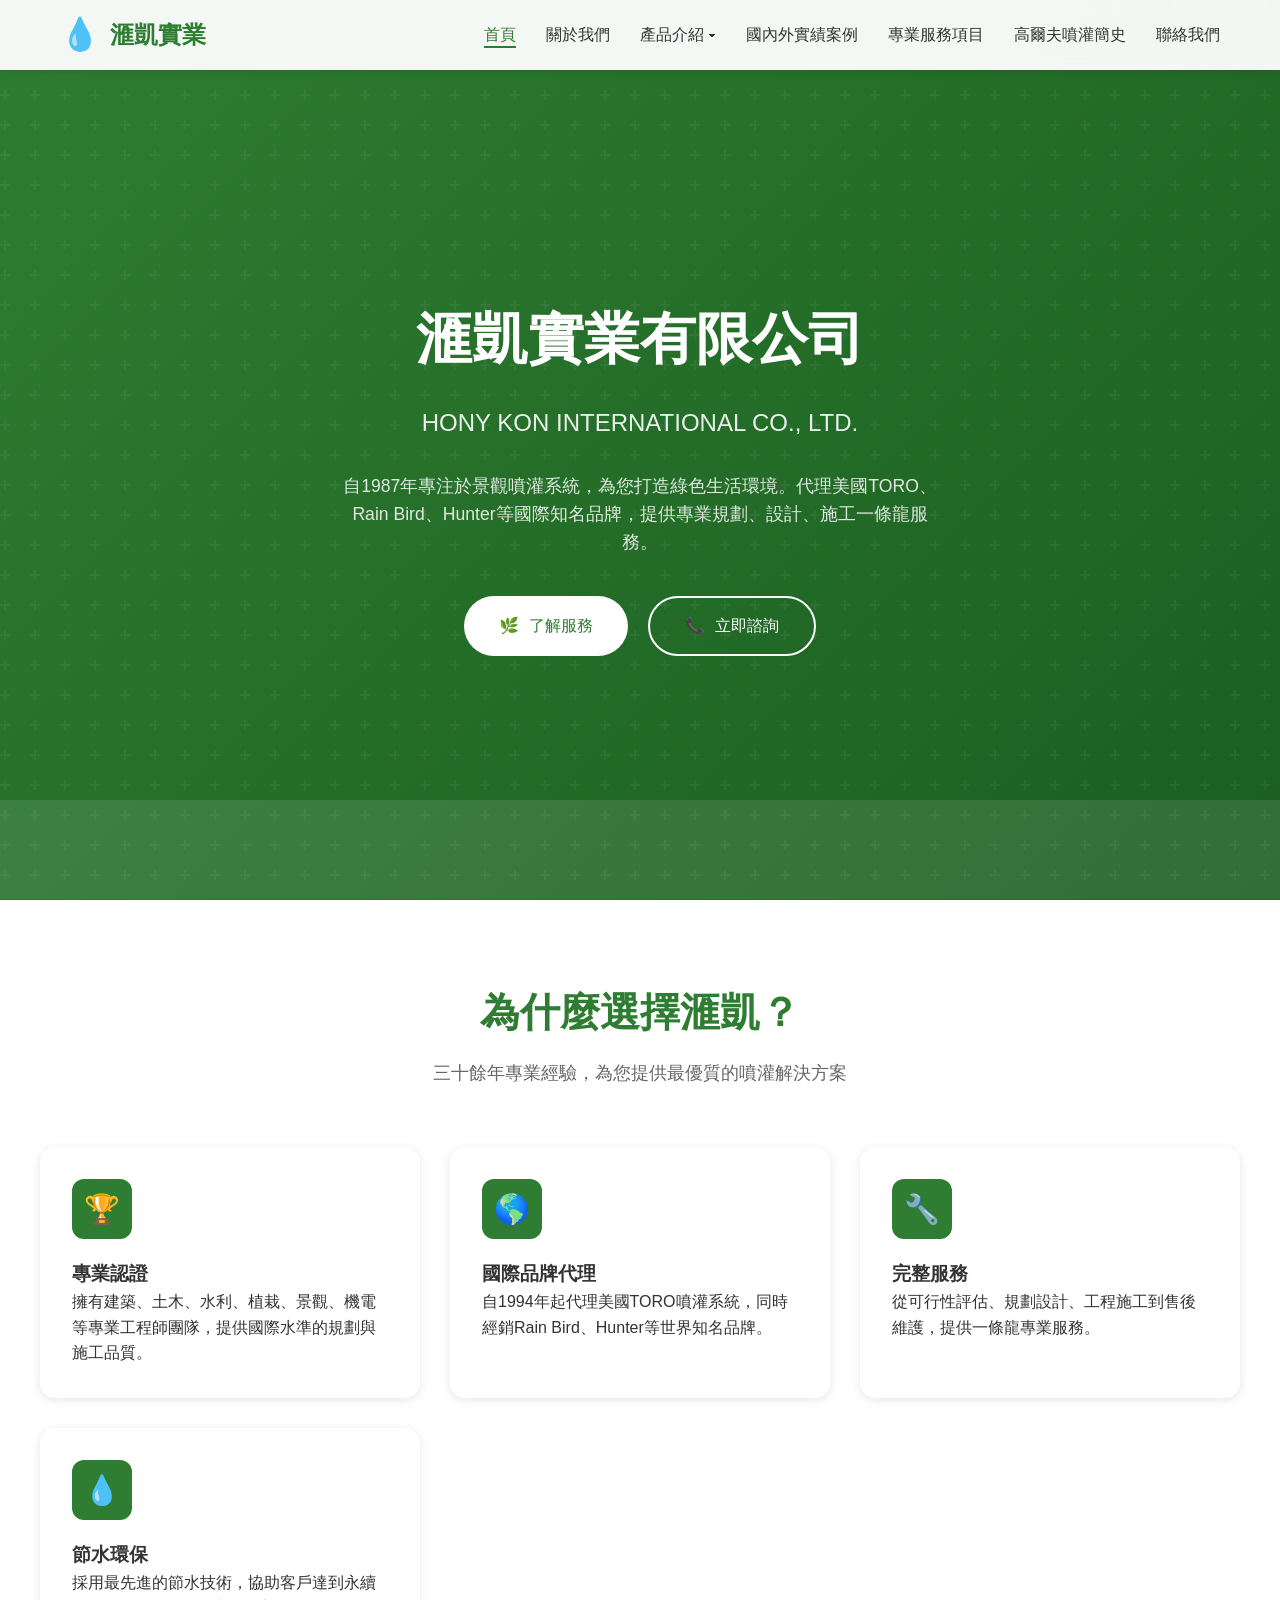
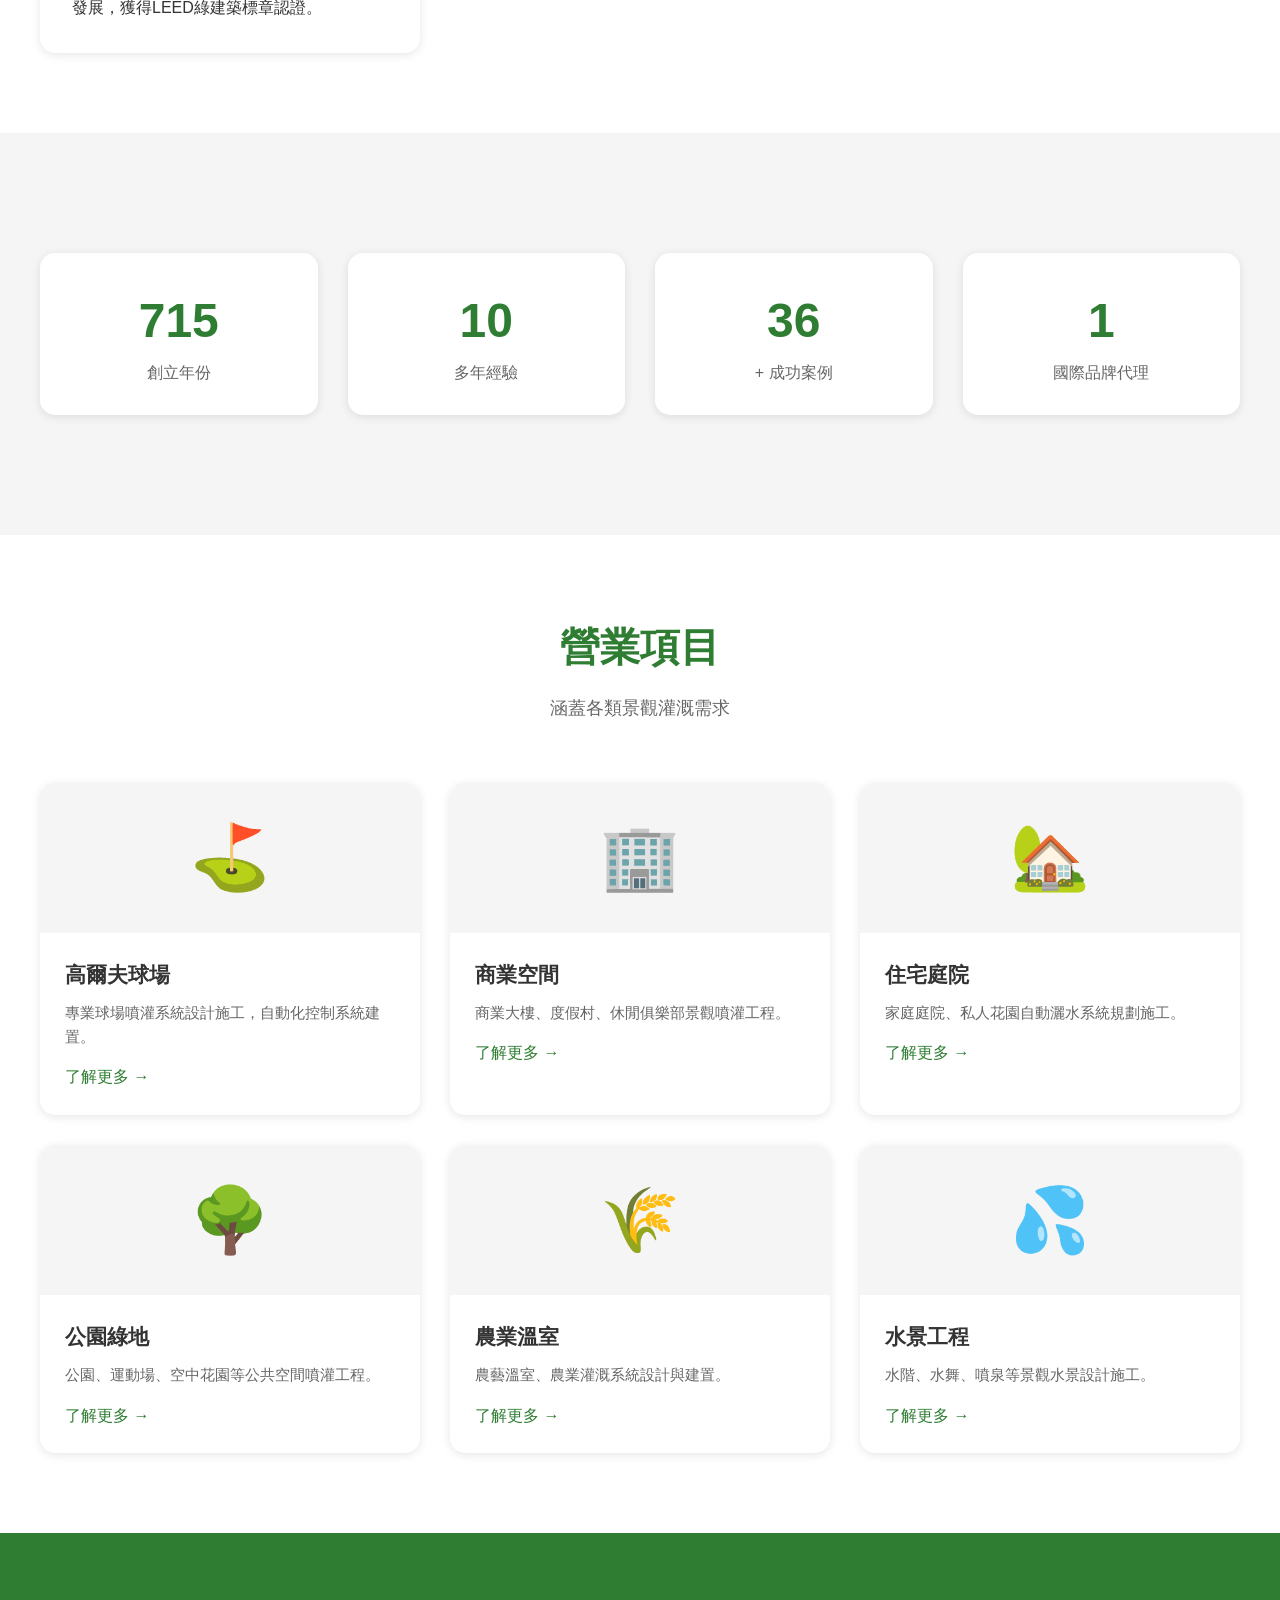
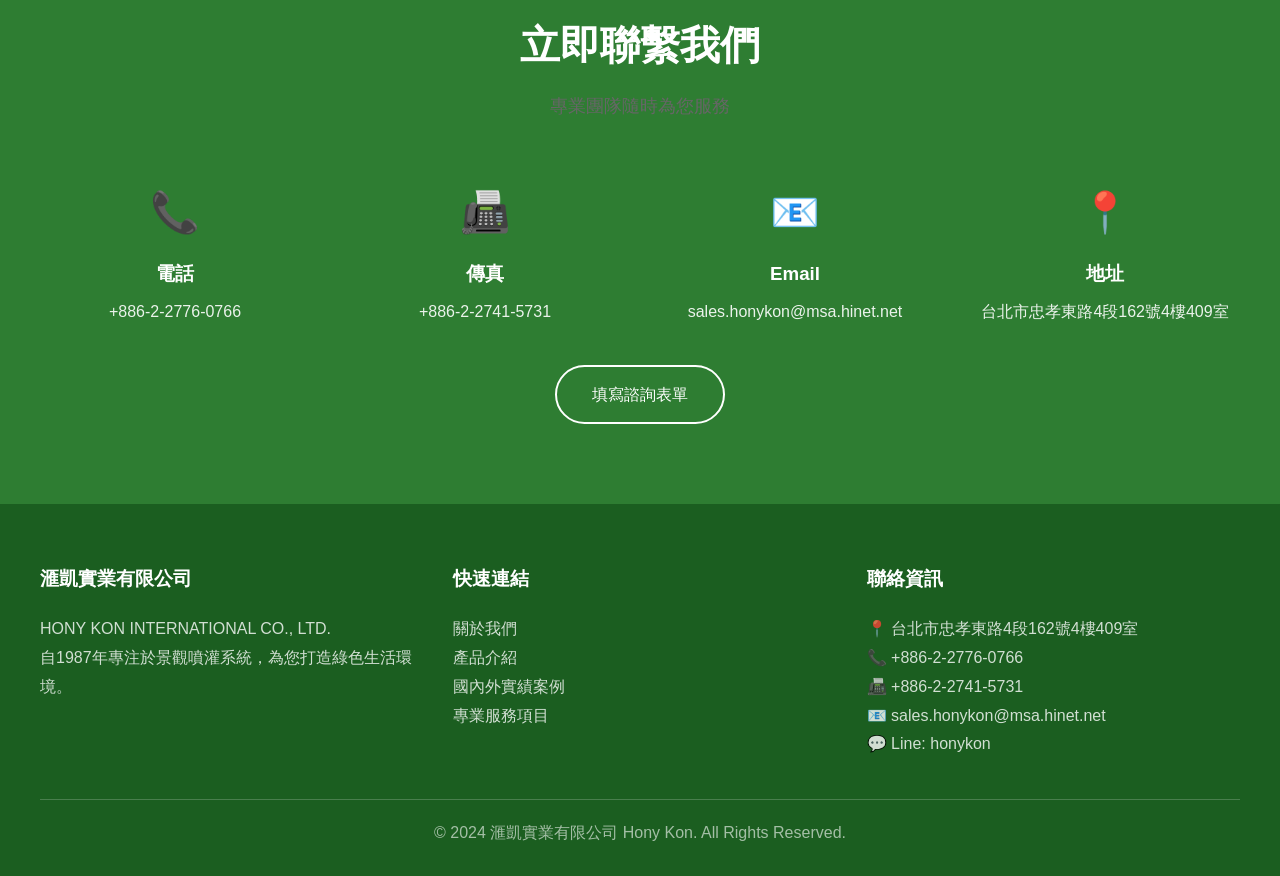
==== commit 87960db9: "Add files via upload" ====
--- a/index.html
+++ b/index.html
@@ -3,7 +3,7 @@
 <head>
     <meta charset="UTF-8">
     <meta name="viewport" content="width=device-width, initial-scale=1.0">
-    <title>滙凱實業 - 景觀噴灌系統專家 | Hony Kon</title>
+    <title>💧滙凱實業 - 景觀噴灌系統專家 | Hony Kon</title>
     <meta name="description" content="滙凱實業有限公司專業提供景觀噴灌、噴灌系統、園藝灌溉、自動灑水解決方案。自1987年成立，代理美國TORO、Rain Bird、Hunter等國際品牌。">
     <link rel="stylesheet" href="styles.css">
 </head>
@@ -33,7 +33,13 @@
                 <li class="dropdown">
                     <a href="products.html">產品介紹 ▾</a>
                     <ul class="dropdown-menu">
-                        <li><a href="products.html#toro">TORO 系列</a></li>
+                        <li class="sub-dropdown"><a href="products.html#toro">TORO 系列 ▸</a>
+                            <ul class="sub-menu">
+                                <li><a href="evolution-controller.html">Evolution控制器</a></li>
+                                <li><a href="water-smart.html">智能節水系列 Water Smart</a></li>                                
+                                <li><a href="agriculture.html">農業灌溉設備</a></li>
+                            </ul>
+                        </li>
                         <li><a href="products.html#rainbird">Rain Bird 系列</a></li>
                         <li><a href="products.html#hunter">Hunter 系列</a></li>
                     </ul>
@@ -54,7 +60,24 @@
         <ul class="mobile-nav-links">
             <li><a href="index.html">首頁</a></li>
             <li><a href="about.html">關於我們</a></li>
-            <li><a href="products.html">產品介紹</a></li>
+            <li class="mobile-has-sub">
+                <a href="products.html">產品介紹</a>
+                <ul class="mobile-sub-menu" style="list-style: none; padding-left: 20px;">
+                    <li style="list-style: none;">
+                        <div style="display: flex; justify-content: space-between; align-items: center; padding: 10px 0;">
+                            <a href="products.html#toro" style="color: #666; text-decoration: none; flex-grow: 1;">TORO 系列</a>
+                            <span class="arrow-icon-toggle" style="cursor: pointer; padding: 10px; color: #2e7d32; font-size: 0.8rem;">▼</span>
+                        </div>
+                        <ul class="toro-sub-items" style="display: none; list-style: none; padding-left: 15px; border-left: 2px solid #2e7d32; margin-bottom: 10px;">
+                            <li><a href="evolution-controller.html" style="padding: 8px 0; display: block;">Evolution控制器</a></li>
+                            <li><a href="water-smart.html" style="padding: 8px 0; display: block;">智能節水系列 Water Smart</a></li>
+                            <li><a href="agriculture.html" style="padding: 8px 0; display: block;">農業灌溉設備</a></li>
+                        </ul>
+                    </li>
+                    <li><a href="products.html#rainbird">Rain Bird 系列</a></li>
+                    <li><a href="products.html#hunter">Hunter 系列</a></li>
+                </ul>
+            </li>
             <li><a href="portfolio.html">國內外實績案例</a></li>
 			<li><a href="services.html">專業服務項目</a></li>
             <li><a href="history.html">高爾夫噴灌簡史</a></li>
